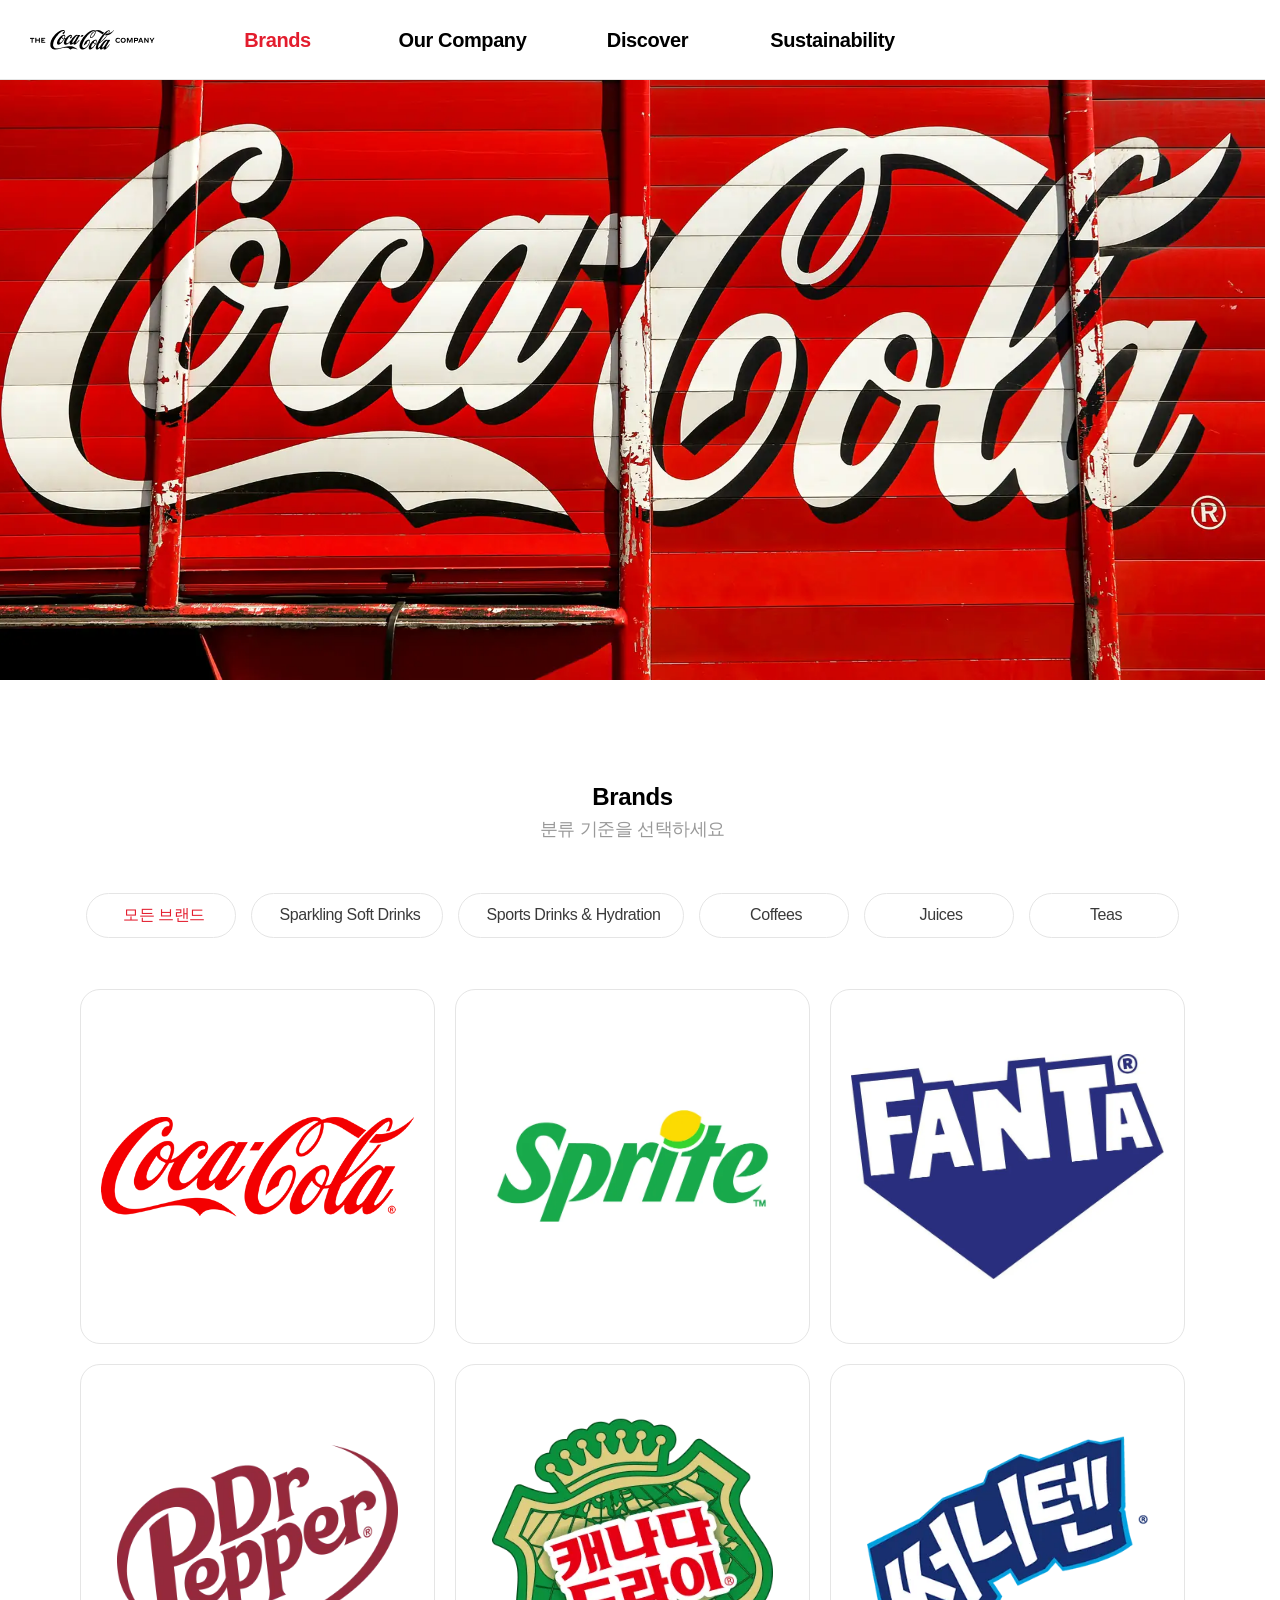
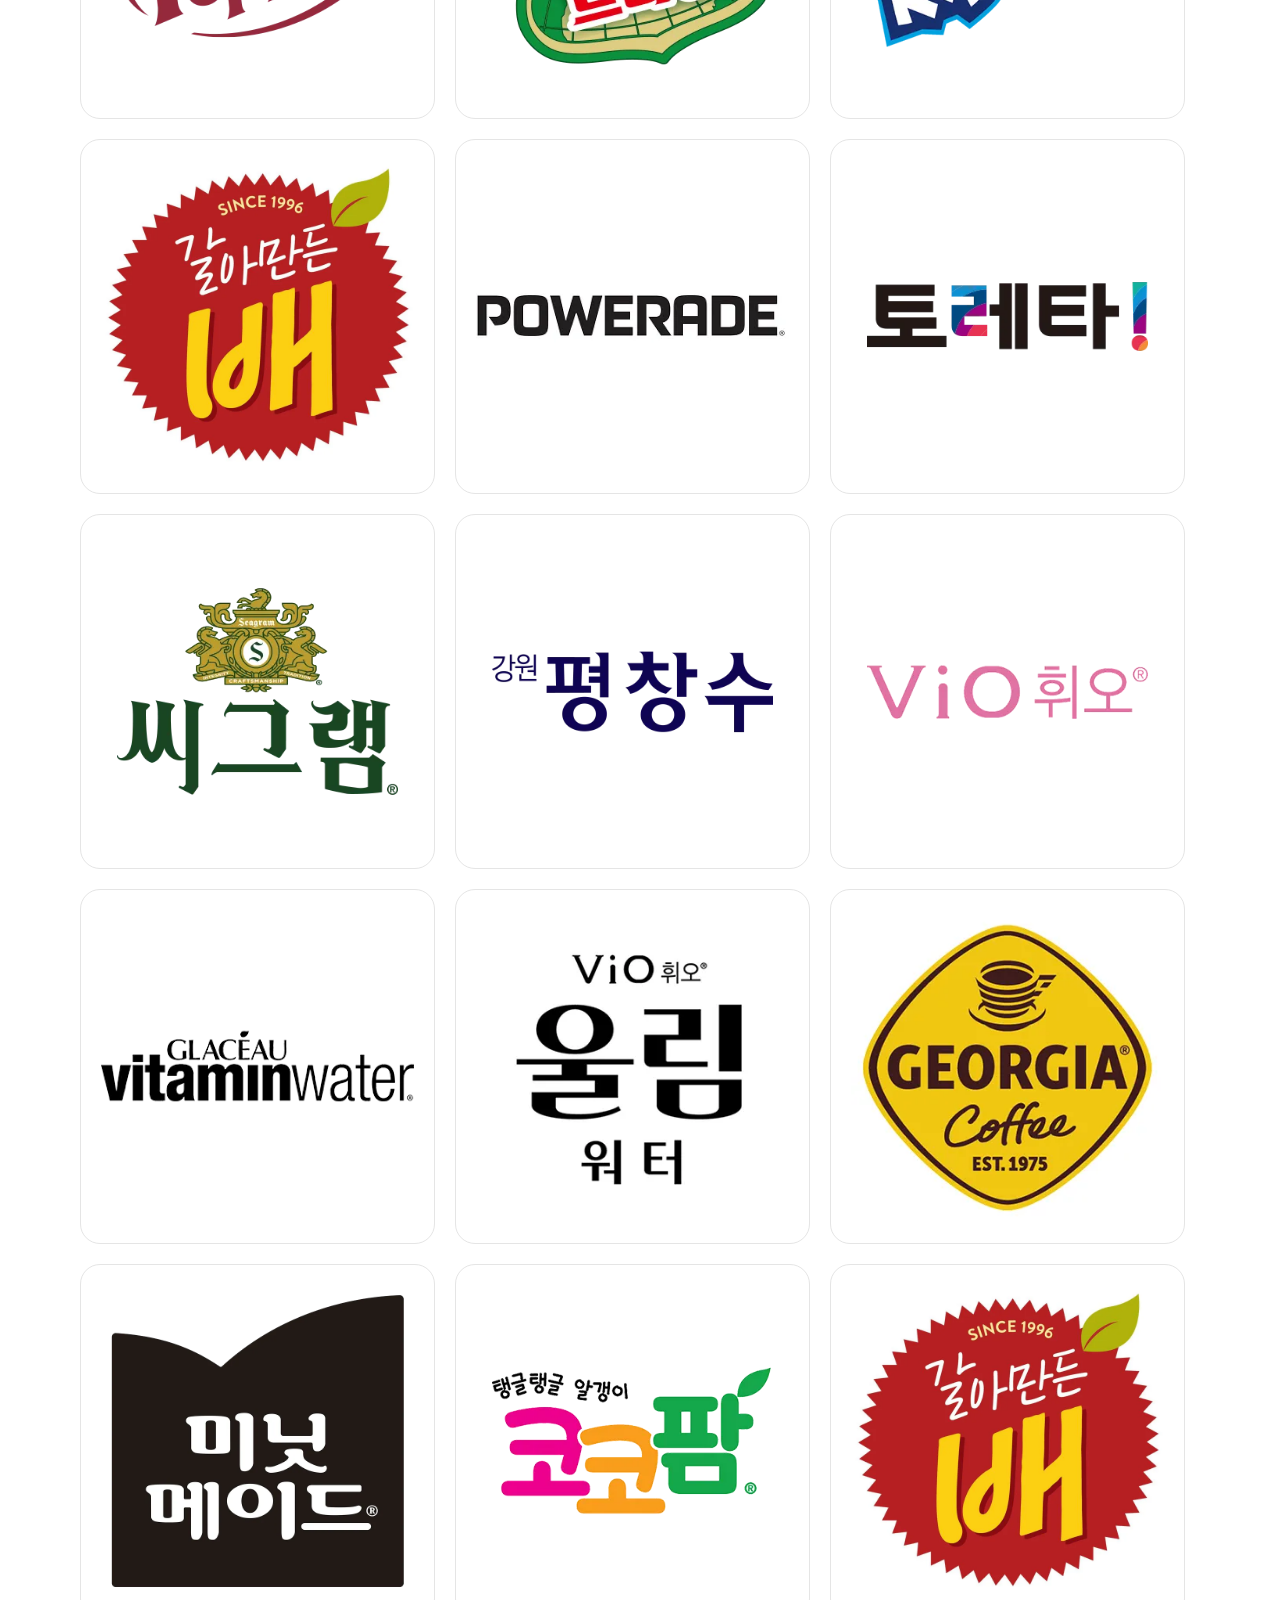
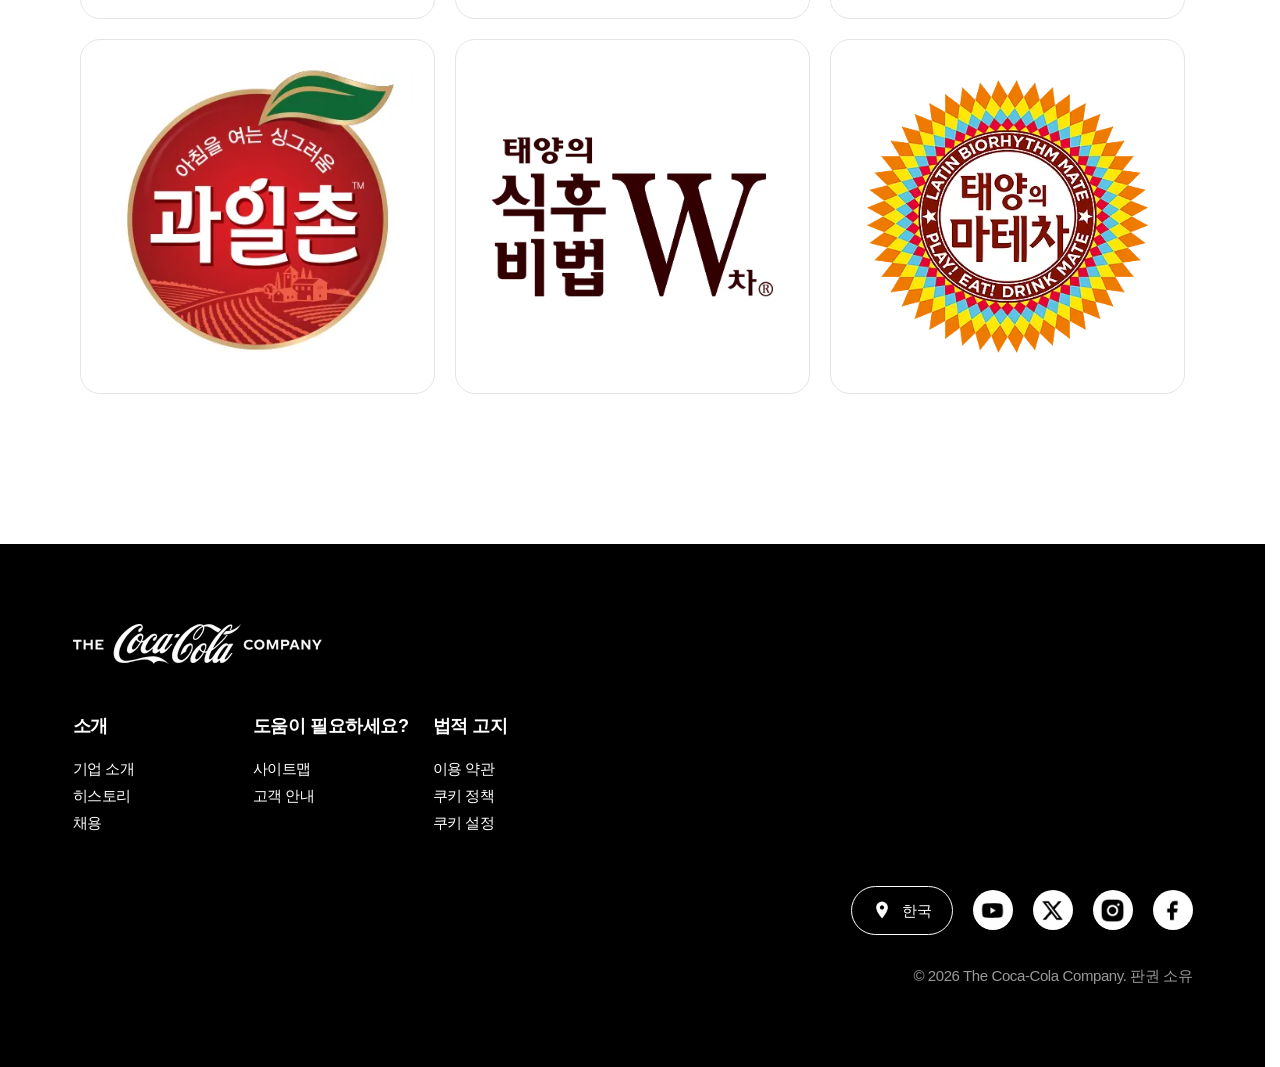
==== all-brand.html @ 444c7404 "chore: 전체 파일명 및 html 제목 변경, 주요 작업 마무리, 배포 가능한 상태 (추후 크로스브라우징 및 최적화 업데이트 예정) refactor: layout.css를 sc" ====
<!doctype html>
<html lang="ko">
  <head>
    <meta charset="UTF-8" />
    <meta name="viewport" content="width=device-width, initial-scale=1.0" />
    <meta name="description" content="코카-콜라의 다양한 브랜드 상품을 소개합니다.">
    <title>
      브랜드 소개 - Coca Cola
    </title>
    <link rel="stylesheet" href="./scss/css/main.css">
    <script type="module" src="./js/main.js" defer></script>
  </head>
  <body>
    <div id="container">
      <header>
        <!-- logo -->
        <div class="logo-img">
          <a href="./index.html">
            <img src="./images/common/main-logo.png" alt="코카-콜라 홈으로 이동" width="125" height="20" />
          </a>
        </div>
        <!-- nav -->
        <nav>
          <!-- 개별 메뉴 -->
          <ul class="main-menu">
            <li class="on">
              <a href="./all-brand.html">
                <span>
                  Brands
                </span>
              </a>
            </li>
            <li>
              <a href="./company.html">
                <span>
                  Our Company
                </span>
              </a>
            </li>
            <li>
              <a href="./discover.html"> 
                <span>
                  Discover
                </span>
              </a>
            </li>
            <li>
              <a href="./sustainability.html">
                <span>
                  Sustainability
                </span>
              </a>
            </li>
          </ul>
        </nav>
        <!-- trigger(mobile) -->
        <div class="trigger" role="button" tabindex="0" aria-label="모바일 메뉴 열기">
          <span></span>
          <span></span>
          <span></span>
        </div>
        <!-- 전체 메뉴 -->
        <div class="all-menu">
          <div class="exit-btn">
          </div>
          <div class="all-menu-content">
            <ul class="first-menu">
              <li>
                <a href="./all-brand.html">
                  Brands
                </a>
              </li>
              <li class="menu-more">
                <a href="#none">
                  Our Company
                </a>
                <ul class="second-menu">
                  <li>
                    <a href="./company.html" aria-haspopup="true">
                      Coca-cola Company
                    </a>
                  </li>
                  <li>
                    <a href="#none">
                      Since 1886
                    </a>
                  </li>
                </ul>
              </li>
              <li class="menu-more">
                <a href="#none" aria-haspopup="true">
                  Discover
                </a>
                <ul class="second-menu">
                  <li>
                    <a href="./discover.html">
                      Brand Story
                    </a>
                  </li>
                  <li>
                    <a href="#none">
                      Coke & Meal
                    </a>
                  </li>
                  <li>
                    <a href="#none">
                      Originals
                    </a>
                  </li>
                  <li>
                    <a href="#none">
                      Opener
                    </a>
                  </li>
                  <li>
                    <a href="#none">
                      Creations
                    </a>
                  </li>
                  <li>
                    <a href="#none">
                      CokePLAY App
                    </a>
                  </li>
                </ul>
              </li>
              <li>
                <a href="./sustainability.html" aria-haspopup="true">
                  Sustainability
                </a>
              </li>
            </ul>
          </div>
        </div>
      </header>
      <main>
        <!-- sr -->
        <h1 class="sr-only">
          코카-콜라 브랜드 제품 소개 페이지
        </h1>
        <picture>
          <source media="(min-width: 768px)" srcset="./images/sub/all-brand/pc__visual-brand.webp" />
          <img src="./images/sub/all-brand/m__visual-brand.webp" alt="" fetchpriority="high" width="375" height="550" />
        </picture>
      </main>
      <!-- === section 1 === -->
      <section class="brandAll">
        <h2 class="sr-only">
          코카-콜라 브랜드 제품 소개
        </h2>
        <div class="brandAll-title">
          <h3>
            Brands
          </h3>
          <p>
            분류 기준을 선택하세요
          </p>
        </div>
        <ul class="brand-tab-menu" role="tablist">
          <li class="active arrow-tab" data-alt="brand-tab1" role="presentation">
            <a href="#none" role="tab" aria-selected="true" aria-controls="brand-tab1" id="tab1">
              <span>
                모든 브랜드
              </span>
            </a>
          </li>
          <li data-alt="brand-tab2" role="presentation">
            <a href="#none" role="tab" aria-selected="false" aria-controls="brand-tab2" id="tab2">
              <span>
                Sparkling Soft Drinks
              </span>
            </a>
          </li>
          <li data-alt="brand-tab3" role="presentation">
            <a href="#none" role="tab" aria-selected="false" aria-controls="brand-tab3" id="tab3">
              <span>
                Sports Drinks & Hydration
              </span>
            </a>
          </li>
          <li data-alt="brand-tab4" role="presentation">
            <a href="#none" role="tab" aria-selected="false" aria-controls="brand-tab4" id="tab4">
              <span>
                Coffees
              </span>
            </a>
          </li>
          <li data-alt="brand-tab5" role="presentation">
            <a href="#none" role="tab" aria-selected="false" aria-controls="brand-tab5" id="tab5">
              <span>
                Juices
              </span>
            </a>
          </li>
          <li data-alt="brand-tab6" role="presentation">
            <a href="#none" role="tab" aria-selected="false" aria-controls="brand-tab6" id="tab6">
              <span>
                Teas
              </span>
            </a>
          </li>
        </ul>
        <div class="brand-item">
          <!-- tab 1  -->
          <div class="brand-tab active" role="tabpanel" id="brand-tab1" aria-labelledby="tab1">
          </div>
          <!-- tab 2 -->
          <div class="brand-tab" role="tabpanel" id="brand-tab2" aria-labelledby="tab2">
            <div class="item">
                <a href="#none">
                <img src="./images/sub/all-brand/brand_coca-cola.webp" alt="코카-콜라 브랜드 소개 바로가기" width="500" height="180">
              </a>
            </div>
            <div class="item">
                <a href="#none">
                <img src="./images/sub/all-brand/brand_sprite.webp" alt="스프라이트 브랜드 소개 바로가기" width="750" height="269">
              </a>
            </div>
            <div class="item">
                <a href="#none">
                <img src="./images/sub/all-brand/brand_fanta.webp" alt="환타 브랜드 소개 바로가기" width="748" height="537">
              </a>
            </div>
            <div class="item">
                <a href="#none">
                <img src="./images/sub/all-brand/brand_dr-pepper.webp" alt="닥터 페퍼 브랜드 소개 바로가기" width="360" height="400">
              </a>
            </div>
            <div class="item">
                <a href="#none">
                <img src="./images/sub/all-brand/brand_canada-dry.webp" alt="캐나다 드라이 브랜드 소개 바로가기" width="360" height="400">
              </a>
            </div>
            <div class="item">
                <a href="#none">
                <img src="./images/sub/all-brand/brand_sunny10.webp" alt="써니텐 브랜드 소개 바로가기" width="360" height="400">
              </a>
            </div>
            <div class="item">
                <a href="#none">
                <img src="./images/sub/all-brand/brand_crushed-pear.webp" alt="갈아만든 배 브랜드 소개 바로가기" width="800" height="800">
              </a>
            </div>
          </div>
          <!-- tab 3 -->
          <div class="brand-tab" role="tabpanel" id="brand-tab3" aria-labelledby="tab3">
            <div class="item">
              <a href="#none">
                <img src="./images/sub/all-brand/brand_powerade.webp" alt="파워에이드 브랜드 소개 바로가기" width="360" height="108">
              </a>
            </div>
            <div class="item">
              <a href="#none">
                <img src="./images/sub/all-brand/brand_toreta.webp" alt="토레타 브랜드 소개 바로가기" width="360" height="400">
              </a>
            </div>
            <div class="item">
              <a href="#none">
                <img src="./images/sub/all-brand/brand_seagram.webp" alt="씨그램 브랜드 소개 바로가기" width="360" height="400">
              </a>
            </div>
            <div class="item">
              <a href="#none">
                <img src="./images/sub/all-brand/brand_pyungchangsoo.webp" alt="평창수 브랜드 소개 바로가기" width="360" height="400">
              </a>
            </div>
            <div class="item">
              <a href="#none">
                <img src="./images/sub/all-brand/brand_vio.webp" alt="휘오 브랜드 소개 바로가기" width="360" height="400">
              </a>
            </div>
            <div class="item">
              <a href="#none">
                <img src="./images/sub/all-brand/brand_vitaminwater.webp" alt="글라소 비타민 워터 브랜드 소개 바로가기" width="360" height="101">
              </a>
            </div>
            <div class="item">
              <a href="#none">
                <img src="./images/sub/all-brand/brand_ulim-water.webp" alt="휘오 울림 워터 브랜드 소개 바로가기" width="360" height="360">
              </a>
            </div>
          </div>
          <!-- tab 4 -->
          <div class="brand-tab" role="tabpanel" id="brand-tab4" aria-labelledby="tab4">
            <div class="item">
              <a href="#none">
                <img src="./images/sub/all-brand/brand_georgia.webp" alt="조지아 커피 브랜드 소개 바로가기" width="360" height="360">
              </a>
            </div>
          </div>
          <!-- tab 5 -->
          <div class="brand-tab" role="tabpanel" id="brand-tab5" aria-labelledby="tab5">
            <div class="item">
               <a href="#none">
                <img src="./images/sub/all-brand/brand_minute-maid.webp" alt="미닛메이드 브랜드 소개 바로가기" width="800" height="800">
              </a>
            </div>
            <div class="item">
               <a href="#none">
                <img src="./images/sub/all-brand/brand_cocopalm.webp" alt="코코팜 브랜드 소개 바로가기" width="360" height="400">
              </a>
            </div>
            <div class="item">
               <a href="#none">
                <img src="./images/sub/all-brand/brand_crushed-pear.webp" alt="갈아만든 배 브랜드 소개 바로가기" width="800" height="800">
              </a>
            </div>
            <div class="item">
               <a href="#none">
                <img src="./images/sub/all-brand/brand_fruitvillage.webp" alt="과일촌 브랜드 소개 바로가기" width="360" height="360">
              </a>
            </div>
          </div>
          <!-- div 6 -->
          <div class="brand-tab" role="tabpanel" id="brand-tab6" aria-labelledby="tab6">
            <div class="item">
               <a href="#none">
                <img src="./images/sub/all-brand/brand_w-tea.webp" alt="태양의 식후 비법 W차 브랜드 소개 바로가기" width="360" height="400">
              </a>
            </div>
            <div class="item">
               <a href="#none">
                <img src="./images/sub/all-brand/brand_sun-mate.webp" alt="태양의 마테차 브랜드 소개 바로가기" width="360" height="400">
              </a>
            </div>
        </div>
      </section>

      <!-- top 버튼 -->
      <div class="top-btn" role="button" tabindex="0" aria-label="페이지 최상단으로 이동">
        <img src="./images/common/top-btn-image.png" alt="" width="24" height="24" aria-hidden="true" />
      </div>
      <!-- footer -->
      <footer>
        <div class="footer-wrapper">
          <div class="footer-logo">
            <img src="./images/common/footer-logo.png" width="249" height="40" alt="코카-콜라 푸터 로고" />
          </div>
          <div class="footer-content">
            <!-- == 1 == -->
            <ul>
              <!-- 1 -->
              <li class="footer-menu">
                <a href="#none">
                  소개
                </a>
              </li>
              <!-- 2 -->
              <li>
                <a href="#none">
                  기업 소개
                </a>
              </li>
              <!-- 3 -->
              <li>
                <a href="#none">
                  히스토리
                </a>
              </li>
              <!-- 4 -->
              <li>
                <a href="#none">
                  채용
                </a>
              </li>
            </ul>
            <!-- == 2 == -->
            <ul>
              <!-- 1 -->
              <li class="footer-menu">
                <a href="#none">
                  도움이 필요하세요?
                </a>
              </li>
              <!-- 2 -->
              <li>
                <a href="#none">
                  사이트맵
                </a>
              </li>
              <!-- 3 -->
              <li>
                <a href="#none">
                  고객 안내
                </a>
              </li>
            </ul>
            <!-- == 3 == -->
            <ul>
              <!-- 1 -->
              <li class="footer-menu">
                <a href="#none">
                  법적 고지
                </a>
              </li>
              <!-- 2 -->
              <li>
                <a href="#none">
                  이용 약관
                </a>
              </li>
              <!-- 3 -->
              <li>
                <a href="#none">
                  쿠키 정책
                </a>
              </li>
              <!-- 4 -->
              <li>
                <a href="#none">
                  쿠키 설정
                </a>
              </li>
            </ul>
            <!-- icon -->
            <ul class="footer-icon">
              <li class="footer-location">
                <a href="#none">
                  <img
                    src="./images/common/footer-icon-location.webp" width="30" height="30" alt="" aria-hidden="true" />
                  <span>
                    한국
                  </span>
                </a>
              </li>
              <li>
                <a href="#none" aria-label="코카-콜라 공식 유튜브 바로가기">
                  <img
                    src="./images/common/footer-icon-youtube.webp" width="30" height="30" alt="" aria-hidden="true" />
                </a>
              </li>
              <li>
                <a href="#none" aria-label="코카-콜라 공식 X(트위터) 바로가기">
                  <img src="./images/common/footer-icon-x.webp" width="30" height="30" alt="" aria-hidden="true" />
                </a>
              </li>
              <li>
                <a href="#none" aria-label="코카-콜라 공식 인스타 바로가기">
                  <img
                    src="./images/common/footer-icon-insta.webp" width="30" height="30" alt="" aria-hidden="true" />
                </a>
              </li>
              <li>
                <a href="#none" aria-label="코카-콜라 공식 페이스북 바로가기">
                  <img
                    src="./images/common/footer-icon-facebook.webp" width="30" height="30" alt="" aria-hidden="true" />
                </a>
              </li>
            </ul>
          </div>
          <div class="footer-copy">
            <span>
              © 2026 The Coca‑Cola Company. 판권 소유
            </span>
          </div>
        </div>
      </footer>
    </div>
  </body>
</html>
---- scss/css/main.css ----
*{margin:0;padding:0;box-sizing:border-box}body{font-family:"Pretendard Variable",Pretendard,-apple-system,sans-serif}:root{--bg-color__white: #ffffff;--bg-color__sub: #f5f5f5;--font-color__gray: #999999;--font-color__white: #ffffff;--font-color__black: #000000;--border-color__white: #e5e5e5;--border-color__gray: #3a3a3a;--active-color__red: #e31d2e}html{scrollbar-gutter:stable;scroll-behavior:smooth;font-size:70%}body{font-size:1.6rem;line-height:1.4;letter-spacing:-0.025em}ul,li{margin:0;padding:0;list-style:none}p{margin:0;padding:0}a{text-decoration:none}.sr-only{position:absolute;overflow:hidden;width:1px;height:1px;padding:0;margin:-1px;border:0;clip:rect(0, 0, 0, 0)}.br{display:block}@media(min-width: 768px)and (max-width: 1023px){html{font-size:65%}}@media(min-width: 1024px){html{font-size:62.5%}}#container{width:100%;overflow-x:clip;background-color:var(--bg-color__white)}section{width:100%;min-width:375px;max-width:767px;margin:0 auto;padding:0 20px;margin-top:100px}@media(min-width: 768px)and (max-width: 1023px){section{padding:0 40px;max-width:1023px}}@media(min-width: 1024px){section{padding:0 80px;max-width:1280px}}section>div{margin:0 auto}main{width:100%;height:600px}main img{width:100%;height:100%;-o-object-fit:cover;object-fit:cover}.top-btn{display:flex;justify-content:center;align-items:center;width:50px;height:50px;background-color:#fafafa;border:1px solid var(--border-color__white);position:fixed;right:20px;bottom:20px;z-index:10;border-radius:50%;transition:.3s;cursor:pointer}@media(min-width: 1024px){.top-btn{right:max(80px,50% - 560px - 100px);bottom:40px}}.more-btn{background-color:var(--bg-color__white);margin-top:auto;color:#333;padding:10px 45px;display:inline-flex;border-radius:30px;justify-content:center;align-items:center;position:relative;border:1px solid #333}.more-btn a{color:var(--font-color__black)}header{width:100%;background-color:var(--bg-color__white);border-bottom:1px solid var(--border-color__white);height:50px;position:sticky;top:0;display:flex;align-items:center;justify-content:space-between;z-index:100}@media(min-width: 1024px){header{height:80px}}.logo-img{width:185px;height:100%}.logo-img a{display:flex;justify-content:center;align-items:center;width:100%;height:100%}.logo-img img{-o-object-fit:contain;object-fit:contain}nav{margin-right:auto;display:none}nav ul{display:flex}@media(min-width: 1024px){nav ul{height:100%}}nav li{height:100%;width:185px;text-align:center}nav li a{text-decoration:none;color:var(--font-color__black);font-size:20px;font-weight:600}@media(min-width: 1024px){nav li a{display:flex;justify-content:center;align-items:center;width:100%;height:100%}nav li a:hover span::after{width:100%}}@media(min-width: 1024px)and (min-width: 1024px){nav li a span{position:relative;display:flex;align-items:center;height:100%}}@media(min-width: 1024px)and (min-width: 1024px){nav li a span::after{content:"";position:absolute;left:50%;bottom:0;transform:translateX(-50%);width:0;height:2px;background-color:var(--active-color__red);transition:width .3s ease}}@media(min-width: 1024px){nav li.on a{color:var(--active-color__red)}}@media(min-width: 1024px){nav{display:block;height:100%}}.all-menu{background-color:var(--bg-color__white);border-left:1px solid var(--border-color__white);width:300px;position:fixed;z-index:999;top:0;bottom:0;right:0;transform:translateX(100%)}.all-menu-content{margin-top:50px}@media(min-width: 1024px){.all-menu-content{margin-top:0;height:100%;margin-left:185px;padding:10px 0}}@media(min-width: 1024px){.all-menu.active{opacity:1;pointer-events:auto}}@media(min-width: 1024px){.all-menu li a{font-size:20px}}@media(min-width: 1024px){.all-menu .exit-btn{display:none}}@media(min-width: 1024px){.all-menu{width:100%;height:auto;top:80px;bottom:auto;right:0;opacity:0;pointer-events:none;background-color:hsla(0,0%,100%,.9);backdrop-filter:blur(10px);border-left:1px solid rgba(0,0,0,0);border-bottom:1px solid var(--border-color__white);z-index:200}}@media(min-width: 1024px){.main-menu li a{transition:.3s}}.first-menu{padding:20px;font-weight:600}@media(min-width: 1024px){.first-menu>li{width:185px}}.first-menu>li>a{display:flex;align-items:center;padding:5px 0;font-size:18px}@media(min-width: 1024px){.first-menu>li>a{visibility:hidden;display:block;height:0;transition:none;padding:0}}.first-menu>li.menu-more>a::after{content:"";background:url("../../images/common/more-arrow.png") no-repeat center center/contain;width:20px;height:20px;margin-left:4px;margin-top:2px;font-size:14px}@media(min-width: 1024px){.first-menu>li.menu-more>a::after{display:none}}.first-menu li>a{transition:.3s}@media(min-width: 1024px){.first-menu li:hover>a{color:var(--font-color__black);font-weight:500}}.first-menu a{text-decoration:none;color:var(--font-color__black);font-size:18px;line-height:30px}@media(min-width: 1024px){.first-menu{display:flex;text-align:center;height:100%;padding:0}}.second-menu{font-weight:400;max-height:0;overflow:hidden;transition:.3s}.second-menu a{font-size:15px;color:#4a4a4a}@media(min-width: 1024px){.second-menu li{padding:0;margin:0}}@media(min-width: 1024px){.second-menu>li{padding:10px 0}}@media(min-width: 1024px){.second-menu>li>a{color:#4a4a4a;font-size:18px}}@media(min-width: 1024px){.second-menu{max-height:none}}.exit-btn{width:50px;height:50px;position:absolute;right:0;top:0;background:url("../../images/common/close-btn-image.png") center center no-repeat}.all-menu.active{transform:translateX(0)}.trigger{width:25px;height:20px;position:relative;right:20px;cursor:pointer}.trigger span{width:100%;background-color:var(--font-color__black);height:2px;position:absolute;transition:.3s}.trigger span:first-child{top:0}.trigger span:nth-child(2){top:50%;transform:translateY(-50%)}.trigger span:last-child{bottom:0}@media(min-width: 1024px){.trigger{display:none}}.card-item__main{display:flex;flex-direction:column;border:1px solid var(--border-color__white);border-radius:20px;overflow:hidden}.card-item__main+.card-item__main{margin-top:50px}@media(min-width: 1024px){.card-item__main.is-reverse{flex-direction:row-reverse}}.card-item__main .more-btn{width:100%}@media(min-width: 768px)and (max-width: 1023px){.card-item__main{flex-direction:column}}@media(min-width: 1024px){.card-item__main{flex-direction:row;aspect-ratio:2/1;border:none}}.card-image__main{aspect-ratio:1/1;min-height:0}.card-image__main img{width:100%;height:100%;-o-object-fit:cover;object-fit:cover}.card-text__main{padding:30px 20px 30px 20px;box-sizing:border-box;text-align:center;display:flex;flex-direction:column;min-height:clamp(260px,25vw,400px)}.card-text__main h3{font-size:2rem}@media(min-width: 1024px){.card-text__main h3{font-size:3rem}}.card-text__main p{margin-top:.4em;font-size:1.5rem;line-height:1.5;color:var(--font-color__gray);margin-bottom:1.2em}@media(min-width: 1024px){.card-text__main p{font-size:1.8rem;margin-top:.4em}}@media(min-width: 1024px){.card-text__main .more-btn{width:-moz-fit-content;width:fit-content}}@media(min-width: 768px)and (max-width: 1023px){.card-text__main{padding:50px 40px}.card-text__main>div{width:100%;text-align:center}.card-text__main .more-btn{width:100%}}@media(min-width: 1024px){.card-text__main{padding:90px 40px;text-align:left;justify-content:center}}.card-image__main,.card-text__main{background-color:var(--bg-color__white);width:100%}@media(min-width: 768px)and (max-width: 1023px){.card-image__main,.card-text__main{width:100%}}@media(min-width: 1024px){.card-image__main,.card-text__main{width:50%;height:100%;border-radius:20px;overflow:hidden}}footer{margin-top:150px;width:100%;background-color:#000;padding:80px 40px}@media(min-width: 768px)and (max-width: 1023px){footer{padding:80px 60px}}@media(min-width: 1024px){footer{padding:80px 70px}}.footer-wrapper{width:100%;max-width:1120px;margin:0 auto;height:100%}.footer-content{margin-top:40px;height:100%;display:flex;gap:20px;position:relative;flex-wrap:wrap}.footer-content ul{width:160px}.footer-content li{line-height:1.8}.footer-content li:not(.footer-menu){font-size:15px}.footer-content a{color:var(--font-color__white)}.footer-menu{font-size:18px;margin-bottom:12px;font-weight:600}.footer-icon{color:var(--font-color__white);width:100%;flex-basis:100%;display:flex;margin-top:30px;gap:20px;align-items:center;justify-content:flex-start;flex-wrap:wrap}.footer-icon li:not(.footer-location) a{display:flex;justify-content:center;align-items:center;width:40px;height:40px;border-radius:50%;background-color:var(--bg-color__white);margin-top:20px}@media(min-width: 1024px){.footer-icon li:not(.footer-location) a{margin-top:0}}.footer-icon li:not(.footer-location) a img{width:25px;height:25px;-o-object-fit:contain;object-fit:contain}@media(min-width: 1024px){.footer-icon{flex-wrap:nowrap;justify-content:flex-end}}.footer-location{width:100%;flex-basis:100%}.footer-location a{display:flex;justify-content:center;align-items:center;border:1px solid #fff;padding:10px 20px;border-radius:30px;gap:10px}.footer-location img{width:20px;height:20px}@media(min-width: 1024px){.footer-location{width:auto;flex-basis:auto}}.footer-copy{display:block;color:var(--font-color__gray);text-align:left;margin-top:30px}.footer-copy span{font-size:15px}@media(min-width: 1024px){.footer-copy{text-align:right}}.common-dot{opacity:1;background-color:var(--font-color__gray);width:10px;height:10px;transition:.3s}.common-dot.swiper-pagination-bullet-active{background-color:red;width:50px;border-radius:20px}.c-slide{background-color:var(--bg-color__white);border:1px solid var(--border-color__white);border-radius:20px;overflow:hidden;position:relative}.c-slide__container{width:calc(100% + 40px);margin-left:-20px;position:relative;margin-top:50px;padding-bottom:50px;overflow:hidden}@media(min-width: 768px)and (max-width: 1023px){.c-slide__container{width:calc(100% + 80px);position:relative;margin-left:-40px}}.c-slide:active{opacity:.8;transform:scale(0.99);transition:transform .1s,opacity .1s}@media(min-width: 1024px){.c-slide:active{opacity:1;transform:scale(1);transition:none}}.c-slide img{width:100%;height:100%}@media(min-width: 1024px){.c-slide{width:calc((100% - 40px)/3)}}.c-slide-text__swiperMain{padding:20px;box-sizing:border-box;min-height:clamp(180px,30vw,250px);position:relative}.c-slide-text__swiperMain h3{font-weight:500}@media(min-width: 1024px){.c-slide-text__swiperMain h3{font-size:1.8rem}}.c-slide-text__swiperMain p{color:var(--font-color__gray)}.c-slide-text__swiperMain .more-btn{position:absolute;border:1px solid rgba(0,0,0,0);right:25px;padding:0;bottom:20px;gap:5px;-webkit-tap-highlight-color:rgba(0,0,0,0)}.c-slide-text__swiperMain .more-btn svg{width:15px;height:15px}@media(min-width: 768px)and (max-width: 1023px){.c-slide-text__swiperMain{min-height:clamp(150px,30vw,200px)}}@media(min-width: 1024px){.c-slide-text__swiperMain{min-height:clamp(100px,30vw,180px)}}.c-slide-image__swiperMain{aspect-ratio:1/1}.c-slide-image__swiperMain img{width:100%;height:100%;-o-object-fit:cover;object-fit:cover;display:block}.feature-inner .more-btn,.visual-slide .more-btn,.promo-story-inner .more-btn{margin-top:1.2em}.visual-text .more-btn,.promo-story-inner .more-btn{border:1px solid rgba(0,0,0,0)}@media(min-width: 1024px){.more-btn span{font-size:1.5rem}}.visual-slide-container{width:100%;height:550px;position:relative}.visual-slide-container .visual-slide{position:relative;display:flex;justify-content:center;align-items:center}.visual-slide-container .visual-text{width:100%;position:absolute;padding:0 10%;z-index:100;color:var(--font-color__white)}.visual-slide-container .visual-text h2{font-size:3.5rem}@media(min-width: 1024px){.visual-slide-container .visual-text h2{font-size:4.5rem}}.visual-slide-container .visual-text h2 .br{margin-top:-0.1em}.visual-slide-container .visual-text p{margin-top:.3em}@media(min-width: 1024px){.visual-slide-container .visual-text p{font-size:2rem;margin-top:.2em}}@media(min-width: 1024px){.visual-slide-container .visual-text .more-btn{margin-top:1.5em;font-size:1.5rem}}@media(min-width: 1024px){.visual-slide-container{height:600px}}.visual-image{width:100%;height:100%;position:relative}.visual-image::after{content:"";position:absolute;top:0;left:0;width:100%;height:100%;background:linear-gradient(to top, rgba(0, 0, 0, 0.5) 0%, transparent 100%);z-index:1;pointer-events:none}.visual-image img{width:100%;height:100%;-o-object-fit:cover;object-fit:cover}.visual-btn-prev,.visual-btn-next{display:none}@media(min-width: 1024px){.visual-btn-prev,.visual-btn-next{color:var(--font-color__white);width:60px;height:60px;z-index:10;display:block}}@media(min-width: 1024px){.visual-btn-prev{left:20px}}@media(min-width: 1024px){.visual-btn-next{right:20px}}.visual-pagination{transform:translateY(-8px)}.mainSlide-dot{background-color:var(--bg-color__white)}.feature-inner{width:100%;display:flex;flex-direction:column}.promo-story-inner{width:100vw;position:relative;background-color:var(--bg-color__sub);left:50%;margin-left:-50vw}.promo-story-inner>div{display:flex;justify-content:center;align-items:center;width:100%;height:100%;flex-direction:column;text-align:center;padding:40px;box-sizing:border-box}.promo-story-inner p{margin-top:.6em;color:var(--font-color__gray)}.pick{background-color:var(--bg-color__white);width:100%;overflow:hidden}.pick h2{text-align:center}.brandList h2{text-align:center}.brandList-slide-area{width:95%;background-color:var(--bg-color__white);position:relative}.brandList-slide-container{position:static;width:calc(95% - 100px);margin-top:50px}.brandList-slide{display:flex;justify-content:center;align-items:center;border-radius:20px;overflow:hidden;background-color:var(--bg-color__white);border:1px solid var(--border-color__white);aspect-ratio:1/1}.brandList-slide a{width:100%;height:100%;padding:20px;display:block;box-sizing:border-box}.brandList-slide img{width:100%;height:100%;-o-object-fit:contain;object-fit:contain}.brandList-btn-prev,.brandList-btn-next{position:absolute;width:50px;height:50px;background-color:var(--bg-color__white);color:var(--font-color__black)}.brandAll-title{text-align:center;margin-bottom:50px}.brandAll-title p{color:var(--font-color__gray)}@media(min-width: 1024px){.brandAll-title h3{font-size:2.4rem}.brandAll-title p{font-size:1.8rem;margin-top:.2em}}.brand-tab-menu{width:100%;margin-bottom:50px;position:relative}.brand-tab-menu::before{content:"";position:absolute;top:0;left:0;right:0;bottom:0;border:1px solid var(--border-color__white);z-index:10;pointer-events:none}@media(min-width: 1024px){.brand-tab-menu::before{border:none}}.brand-tab-menu.active li{max-height:200px;opacity:1}.brand-tab-menu li{text-align:left;overflow:hidden;transition:.3s ease-in-out;max-height:0;opacity:0;position:relative}.brand-tab-menu li:not(.active){background-color:#fafafa}@media(min-width: 1024px){.brand-tab-menu li:not(.active){background-color:var(--bg-color__white)}}@media(min-width: 768px)and (max-width: 1023px){.brand-tab-menu li{height:50px}}@media(min-width: 1024px){.brand-tab-menu li{max-height:none;opacity:1;text-align:center;min-width:150px;border-radius:30px;padding:0 12px;border:1px solid var(--border-color__white)}}.brand-tab-menu li a{display:block;padding:10px;margin-left:5px;transition:.3s;color:var(--border-color__gray)}.brand-tab-menu li:last-child{margin-bottom:0}.brand-tab-menu li.active{max-height:80px;opacity:1;border:1px solid var(--border-color__white)}.brand-tab-menu li.active a{color:var(--active-color__red);font-weight:500}.brand-tab-menu li.active::after{opacity:1;visibility:visible}.brand-tab-menu li::after{content:"";position:absolute;background:url("../../images/common/more-arrow.png") no-repeat center center/contain;width:20px;height:20px;right:10px;top:50%;transform:translateY(-50%);font-size:18px;pointer-events:none;opacity:0;visibility:hidden}@media(min-width: 1024px){.brand-tab-menu li::after{display:none}}@media(min-width: 1024px){.brand-tab-menu{display:flex;justify-content:center;align-items:center;gap:15px;flex-wrap:wrap;border:1px solid rgba(0,0,0,0)}}.brand-item{display:grid;grid-template-columns:repeat(2, 1fr);gap:20px}@media(min-width: 1024px){.brand-item{grid-template-columns:repeat(3, 1fr)}}.brand-tab{background-color:var(--bg-color__white);display:none}.brand-tab+.brand-tab{margin-top:20px}.brand-tab.active{display:contents}.brand-tab .item{display:flex;justify-content:center;align-items:center;border:1px solid var(--border-color__white);background-color:var(--bg-color__white);border-radius:20px;aspect-ratio:1/1}.brand-tab .item a{display:block;width:100%;height:100%;padding:20px;box-sizing:border-box}.brand-tab .item img{width:100%;height:100%;-o-object-fit:contain;object-fit:contain;display:block}@media(min-width: 1024px){.brand-tab{grid-template-columns:repeat(3, 1fr)}}.card-item__sub{border:1px solid var(--border-color__white);display:flex;flex-direction:column;border-radius:20px;overflow:hidden;width:100%}.card-item__sub+.card-item__sub{margin-top:50px}@media(min-width: 768px)and (max-width: 1023px){.card-item__sub+.card-item__sub{margin-top:0}}@media(min-width: 1024px){.card-item__sub+.card-item__sub{margin-top:0}}.card-item__sub .card-image__sub{aspect-ratio:1/1}.card-item__sub img{width:100%;height:100%;-o-object-fit:cover;object-fit:cover;display:block}.card-text__sub{display:flex;align-items:center;text-align:center;padding:30px 20px;flex-direction:column;box-sizing:border-box;overflow:hidden;background-color:var(--bg-color__white);min-height:clamp(240px,25vw,400px)}.card-text__sub h3{color:var(--font-color__black);font-weight:600;font-size:2rem}@media(min-width: 1024px){.card-text__sub h3{font-size:2.2rem;font-weight:600}}.card-text__sub p{color:var(--font-color__gray);margin-top:.4em;font-size:1.5rem;line-height:1.5;margin-bottom:1.2em}@media(min-width: 1024px){.card-text__sub p{font-size:1.8rem}}.card-text__sub .more-btn{border-radius:30px;border:1px solid var(--border-color__gray);width:calc(100% - 40px);margin-top:auto}@media(min-width: 768px)and (max-width: 1023px){.card-text__sub{padding:50px 40px}}.company-title{text-align:center;background-color:var(--bg-color__white);padding:20px}@media(min-width: 768px)and (max-width: 1023px){.company-title h2,.company-title p{padding:30px 0}}@media(min-width: 1024px){.company-title h2,.company-title p{padding:30px 0;text-align:left}}.company-title h2{font-size:2.4rem}@media(min-width: 1024px){.company-title h2{font-size:2.6rem}}.company-title p,.company-title .br{margin-top:1.2em}.company-title p{text-align:left;color:var(--font-color__gray);line-height:1.5}@media(min-width: 768px)and (max-width: 1023px){.company-title p{text-align:left;margin-top:0}}@media(min-width: 1024px){.company-title p{margin:0}}@media(min-width: 768px)and (max-width: 1023px){.company-title{display:flex;gap:50px}}@media(min-width: 1024px){.company-title{display:flex;gap:50px}}.company-card{margin-top:100px}@media(min-width: 768px)and (max-width: 1023px){.company-card-inner{display:flex;flex-direction:column;gap:20px}}@media(min-width: 1024px){.company-card-inner{display:flex;gap:20px}}@media(min-width: 1024px){.company-card .card-text__sub{min-height:220px}}@media(min-width: 1024px){.company-card .card-text__sub h3{font-size:2.2rem}}@media(min-width: 1024px){.company-card .more-btn{width:-moz-fit-content;width:fit-content}}.special{width:calc(100% - 40px)}@media(min-width: 1024px){.special .card-text__sub{min-height:200px;text-align:left;align-items:flex-start;position:relative}}@media(min-width: 1024px){.special .card-text__sub h3{font-size:1.8rem}}@media(min-width: 1024px){.special .card-text__sub p{font-size:1.6rem}}.special h3{font-size:1.8rem}.special p{font-size:1.5rem}.special .more-btn{border:1px solid rgba(0,0,0,0)}@media(min-width: 1024px){.special .more-btn{position:absolute;left:auto;transform:none;right:20px;bottom:20px;width:-moz-fit-content;width:fit-content;padding:0;border:1px solid rgba(0,0,0,0);display:flex;gap:5px;align-items:center}}.special .more-btn svg{width:15px;height:15px}@media(min-width: 1024px){.special .more-btn svg{width:15px;height:15px}}.special-title h3{text-align:center;font-size:2.2rem;margin-bottom:1.2em}@media(min-width: 1024px){.special-title h3{font-size:2.2rem}}@media(min-width: 768px)and (max-width: 1023px){.special-inner{display:flex;flex-direction:column;gap:20px}}@media(min-width: 1024px){.special-inner{display:flex;gap:20px}}@media(min-width: 768px)and (max-width: 1023px){.special{width:calc(100% - 160px);max-width:800px;padding:0}}@media(min-width: 1024px){.special{width:calc(100% - 320px);max-width:1040px;min-width:750px;padding:0}}.story-intro__title{text-align:center;margin-bottom:50px}.story-intro__title h2{font-size:2.4rem}@media(min-width: 1024px){.story-intro__title h2{font-size:2.4rem}}.story-intro__title p{color:var(--font-color__gray);margin-top:.2em;font-size:1.8rem}@media(min-width: 1024px){.story-intro__title span{font-size:1.8rem}}.story-slide{width:100%;display:flex;flex-direction:column;background-color:var(--bg-color__white);position:relative}.story-slide-container{position:relative}@media(min-width: 1024px){.story-slide-container .swiper-pagination-current{color:var(--active-color__red);font-weight:600}}.story-slide-container .story-pagination{position:absolute;z-index:10;top:0;left:0;bottom:auto;margin-top:calc(100% - 40px)}@media(min-width: 1024px){.story-slide-container .story-pagination{position:absolute;bottom:auto;z-index:10;left:0;top:0;width:50%;margin-top:calc(50% - 40px)}}@media(min-width: 1024px){.story-slide-container .story-btn-prev,.story-slide-container .story-btn-next{position:absolute;right:30px;bottom:30px;top:auto;left:auto;width:30px;height:30px;z-index:5;color:var(--font-color__black)}}@media(min-width: 1024px){.story-slide-container .story-btn-prev{right:60px}}@media(min-width: 1024px){.story-slide-container{position:relative}}@media(min-width: 1024px){.story-slide{flex-direction:row;aspect-ratio:2/1}}.story-image__swiperSub,.story-text__swiperSub{flex:50%;border-radius:20px;overflow:hidden}@media(min-width: 1024px){.story-image__swiperSub,.story-text__swiperSub{width:50%}}.story-image__swiperSub{aspect-ratio:1/1}.story-image__swiperSub img{width:100%;height:100%;-o-object-fit:cover;object-fit:cover;display:block}@media(min-width: 1024px){.story-image__swiperSub{position:relative}}.story-text__swiperSub{height:auto;padding:30px 20px;min-height:200px;display:flex;flex-direction:column;justify-content:center;align-items:center;text-align:center}.story-text__swiperSub p{color:var(--font-color__gray);margin-top:.4em}@media(min-width: 1024px){.story-text__swiperSub p{font-size:1.8rem;margin-top:1.2rem}}@media(min-width: 1024px){.story-text__swiperSub{text-align:left;align-items:stretch;padding:0 50px}}@media(min-width: 1024px){.story-text__swiperSub h3{font-size:2.4rem}}.story-slideAll .more-btn{width:100%;margin-top:1.2em}@media(min-width: 1024px){.story-slideAll .more-btn{width:-moz-fit-content;width:fit-content}}.recommend{width:100%;overflow:hidden}.recommend h2{text-align:center;margin-bottom:1.5em}@media(min-width: 1024px){.recommend-slide-container{width:100%;margin-left:0;left:auto}}@media(min-width: 768px)and (max-width: 1023px){.recommend-slide-wrapper{margin-top:50px}}.recommend-slide p{margin-top:.2em}.recommend-image__swiperMain,.recommend-text__swiperMain{height:50%}.recommend-text__swiperMain{min-height:clamp(270px,30vw,320px)}@media(min-width: 1024px){.recommend-text__swiperMain p{margin-top:.4em}}@media(min-width: 768px)and (max-width: 1023px){.recommend-text__swiperMain{min-height:clamp(150px,30vw,200px)}}@media(min-width: 1024px){.recommend-text__swiperMain{min-height:clamp(100px,30vw,220px)}}.more-content{text-align:center}.more-content h2{margin-bottom:1.5em}@media(min-width: 1024px){.more-content .content-item{max-height:300px}}.content-item{display:flex;flex-direction:column;width:100%;border:1px solid var(--border-color__white);border-radius:20px;overflow:hidden}.content-item+.content-item{margin-top:20px}@media(min-width: 768px)and (max-width: 1023px){.content-item+.content-item{margin-top:20px}}@media(min-width: 1024px){.content-item .card-text__sub3 .more-btn{width:-moz-fit-content;width:fit-content;left:auto;transform:none;margin-top:1.5em}}@media(min-width: 1024px){.content-item .card-text__sub3 h3{font-size:2rem}}@media(min-width: 1024px){.content-item .card-text__sub3 p{font-size:1.6rem;margin-top:.4rem}}@media(min-width: 768px)and (max-width: 1023px){.content-item .card-text__sub3{text-align:left}}@media(min-width: 1024px){.content-item .card-text__sub3{text-align:left}}@media(min-width: 768px)and (max-width: 1023px){.content-item{aspect-ratio:4/1;flex-direction:row;min-height:250px}}@media(min-width: 1024px){.content-item{aspect-ratio:4/1;flex-direction:row}}.card-image__sub3,.card-text__sub3{height:100%}.card-image__sub3{aspect-ratio:1/1}.card-image__sub3 img{width:100%;height:100%;-o-object-fit:cover;object-fit:cover;display:block}.card-text__sub3{background-color:var(--bg-color__white);flex:1;display:flex;flex-direction:column;justify-content:center;padding:40px;text-align:center}.card-text__sub3 h3{font-weight:600}.card-text__sub3 p{color:var(--font-color__gray);margin-top:.4em}.card-text__sub3 .more-btn{border:1px solid var(--border-color__gray);gap:5px;margin-top:1.2em}.card-text__sub3 .more-btn svg{width:15px;height:15px}@media(min-width: 768px)and (max-width: 1023px){.card-text__sub3 .more-btn{width:-moz-fit-content;width:fit-content;left:auto;transform:none}}#container{position:relative}section+section{margin-top:150px}.resource .card-text__main,.water .card-text__main{min-height:clamp(300px,25vw,500px)}.water-title p,.community-title p{color:var(--font-color__gray);margin-top:.4em;font-size:1.8rem}.water-title h2,.community-title h2{font-size:2.4rem}@media(min-width: 1024px){.resource .more-btn,.water .more-btn,.community .more-btn{margin-top:1.2em}}.future-intro{text-align:center}.future-intro h2{font-size:2.4rem}@media(min-width: 1024px){.future-intro h2{font-size:2.4rem}}.future-intro p{color:var(--font-color__gray);margin-top:.2em}@media(min-width: 1024px){.future-intro p{font-size:1.8rem}}.move-btn{margin-top:30px}.move-btn ul{display:flex;flex-direction:column;justify-content:center;gap:20px}@media(min-width: 768px)and (max-width: 1023px){.move-btn ul{flex-direction:row}}@media(min-width: 1024px){.move-btn ul{flex-direction:row}}.move-btn li{border:1px solid var(--border-color__gray);border-radius:40px;overflow:hidden;transition:.3s;background-color:var(--bg-color__white)}.move-btn li a{text-decoration:none;color:var(--font-color__black);display:block;width:100%;padding:8px 40px}.resource h2{text-align:center;margin-bottom:1.2em}.water{width:100%}.water-title{text-align:center;margin-bottom:50px}.promo-aws{margin-top:50px;background-color:var(--bg-color__sub);width:100vw;position:relative;left:50%;margin-left:-50vw;padding:40px;text-align:center;box-sizing:border-box}.promo-aws h2{font-size:2.4rem}.promo-aws p{margin-top:1.2rem;color:var(--font-color__gray)}.promo-aws .more-btn{border:1px solid rgba(0,0,0,0);margin-top:1.2em}.community-title{text-align:center}.sustain-wrapper{margin-top:50px}.sustain-title{text-align:center;margin-bottom:1.2em;font-size:2.4rem}.sustain-title h2{font-size:2.4rem}@media(min-width: 768px)and (max-width: 1023px){.resource .card-text__main,.water .card-text__main{min-height:clamp(300px,25vw,600px)}}/*# sourceMappingURL=main.css.map */
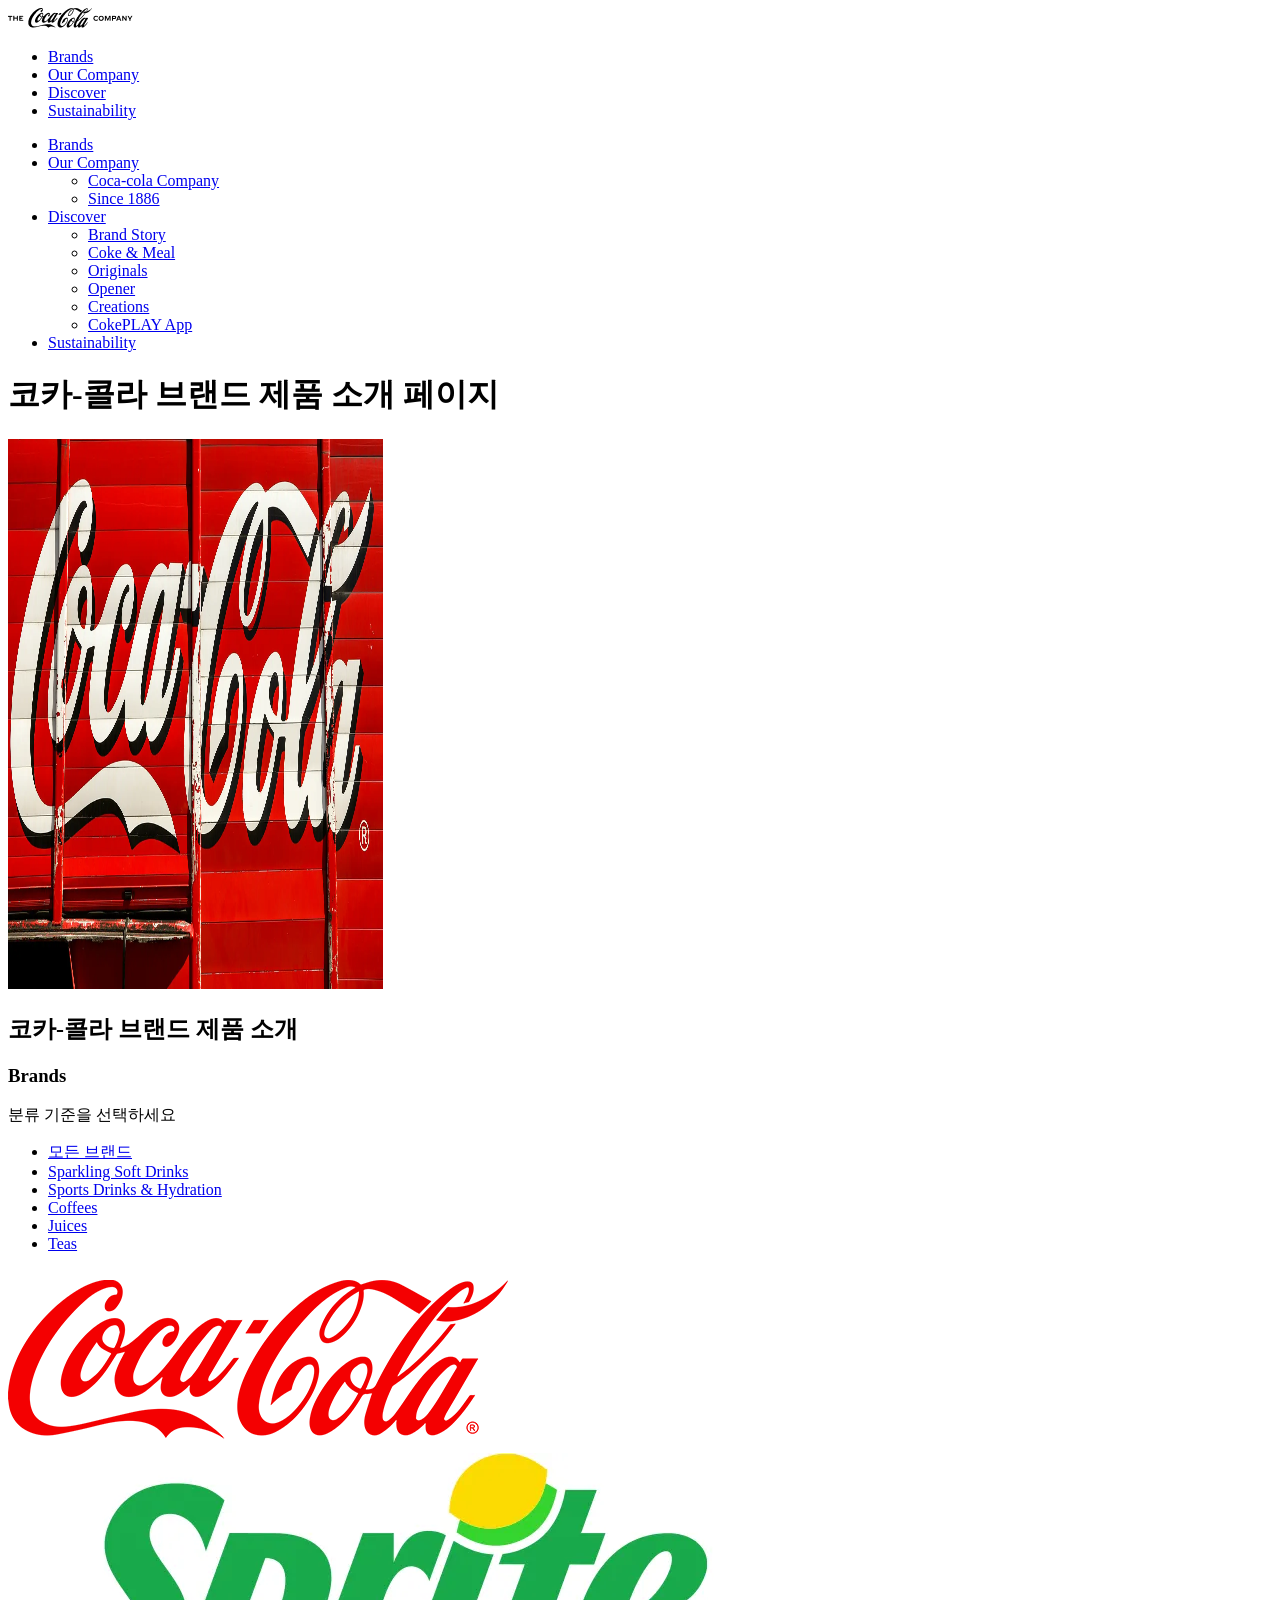
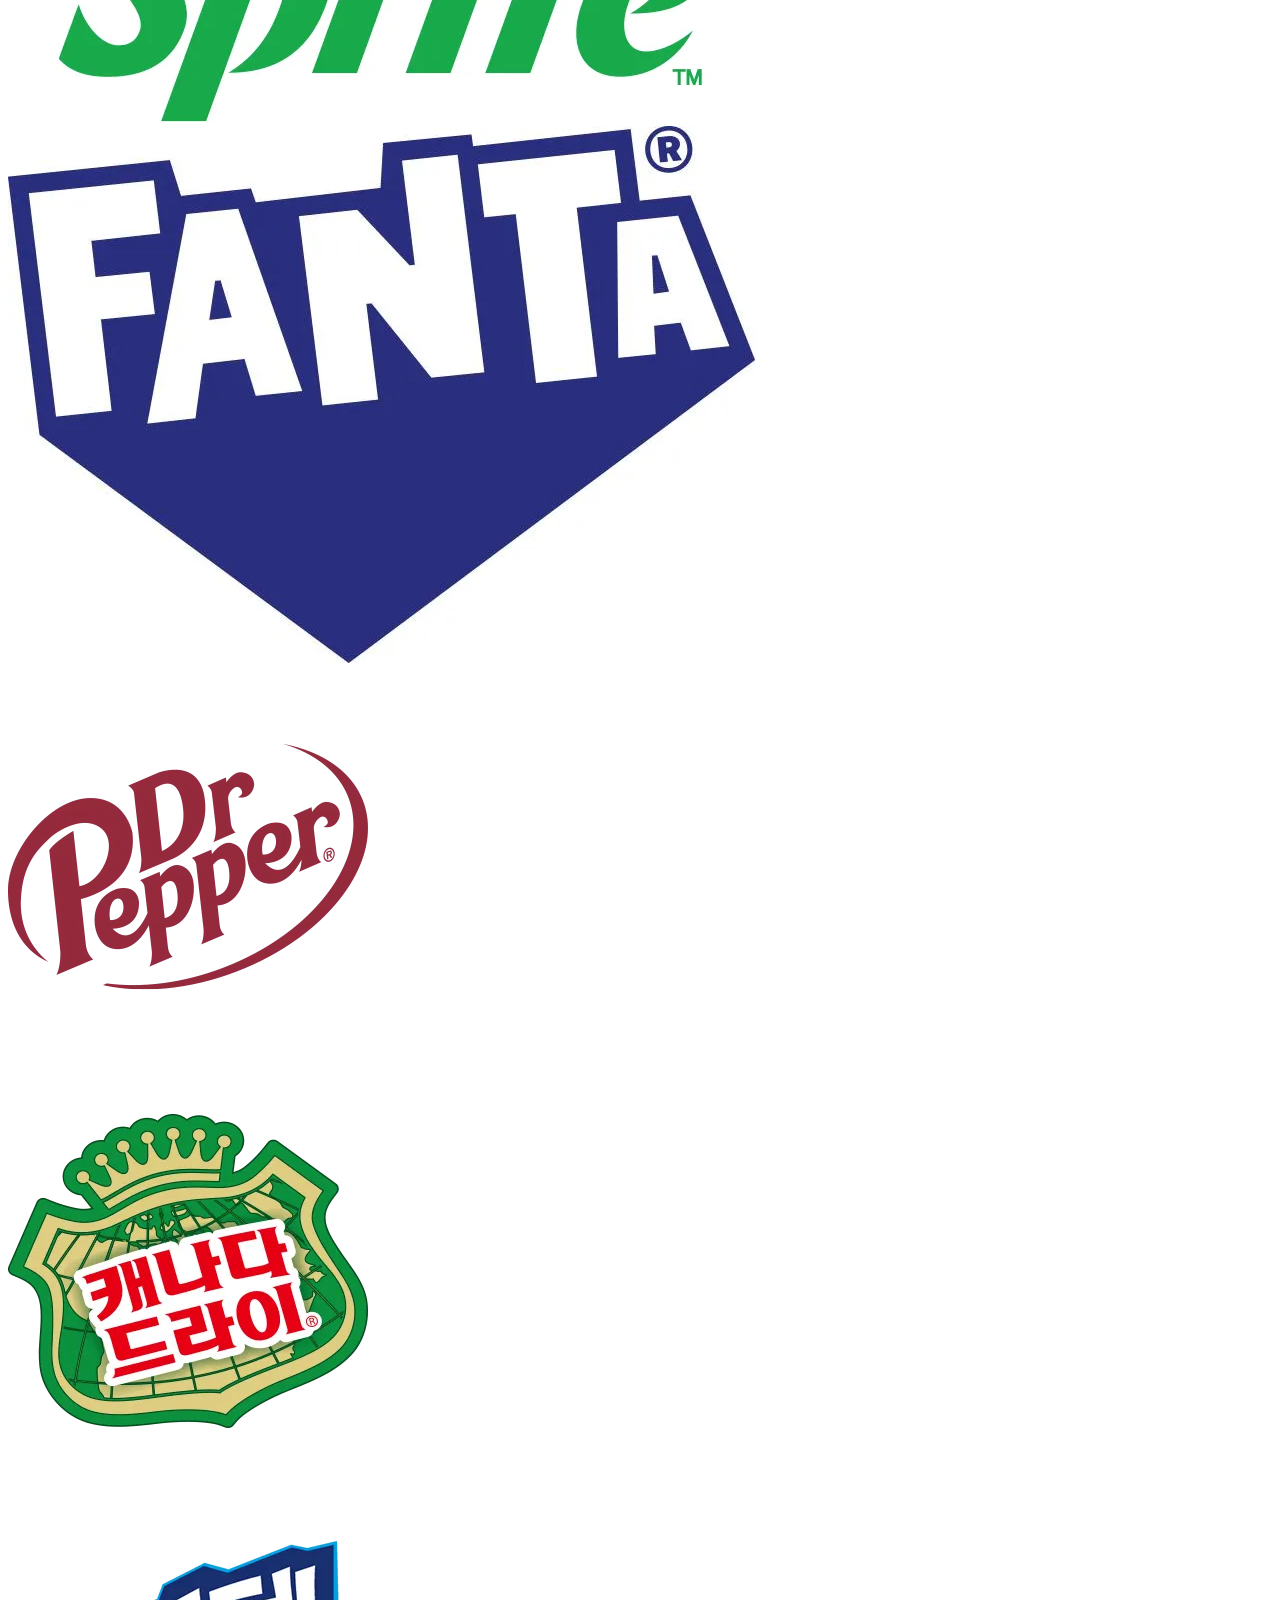
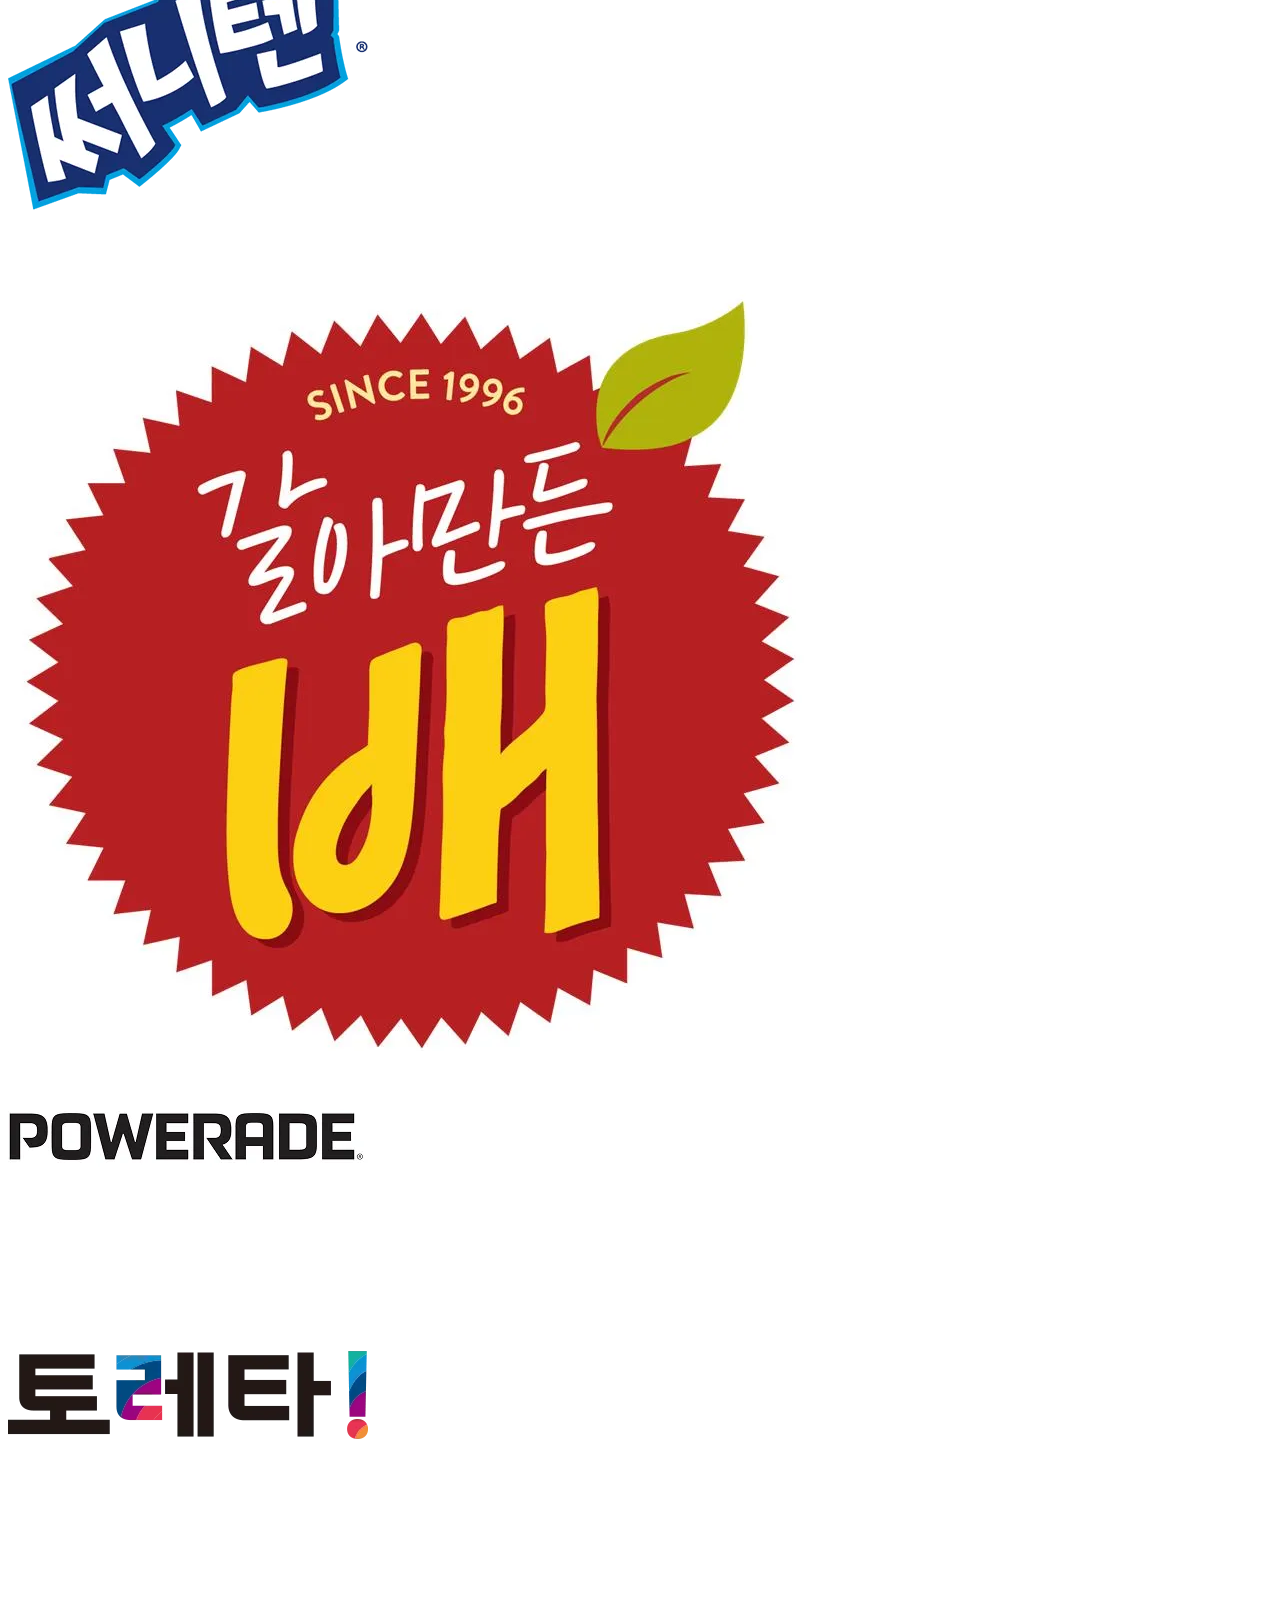
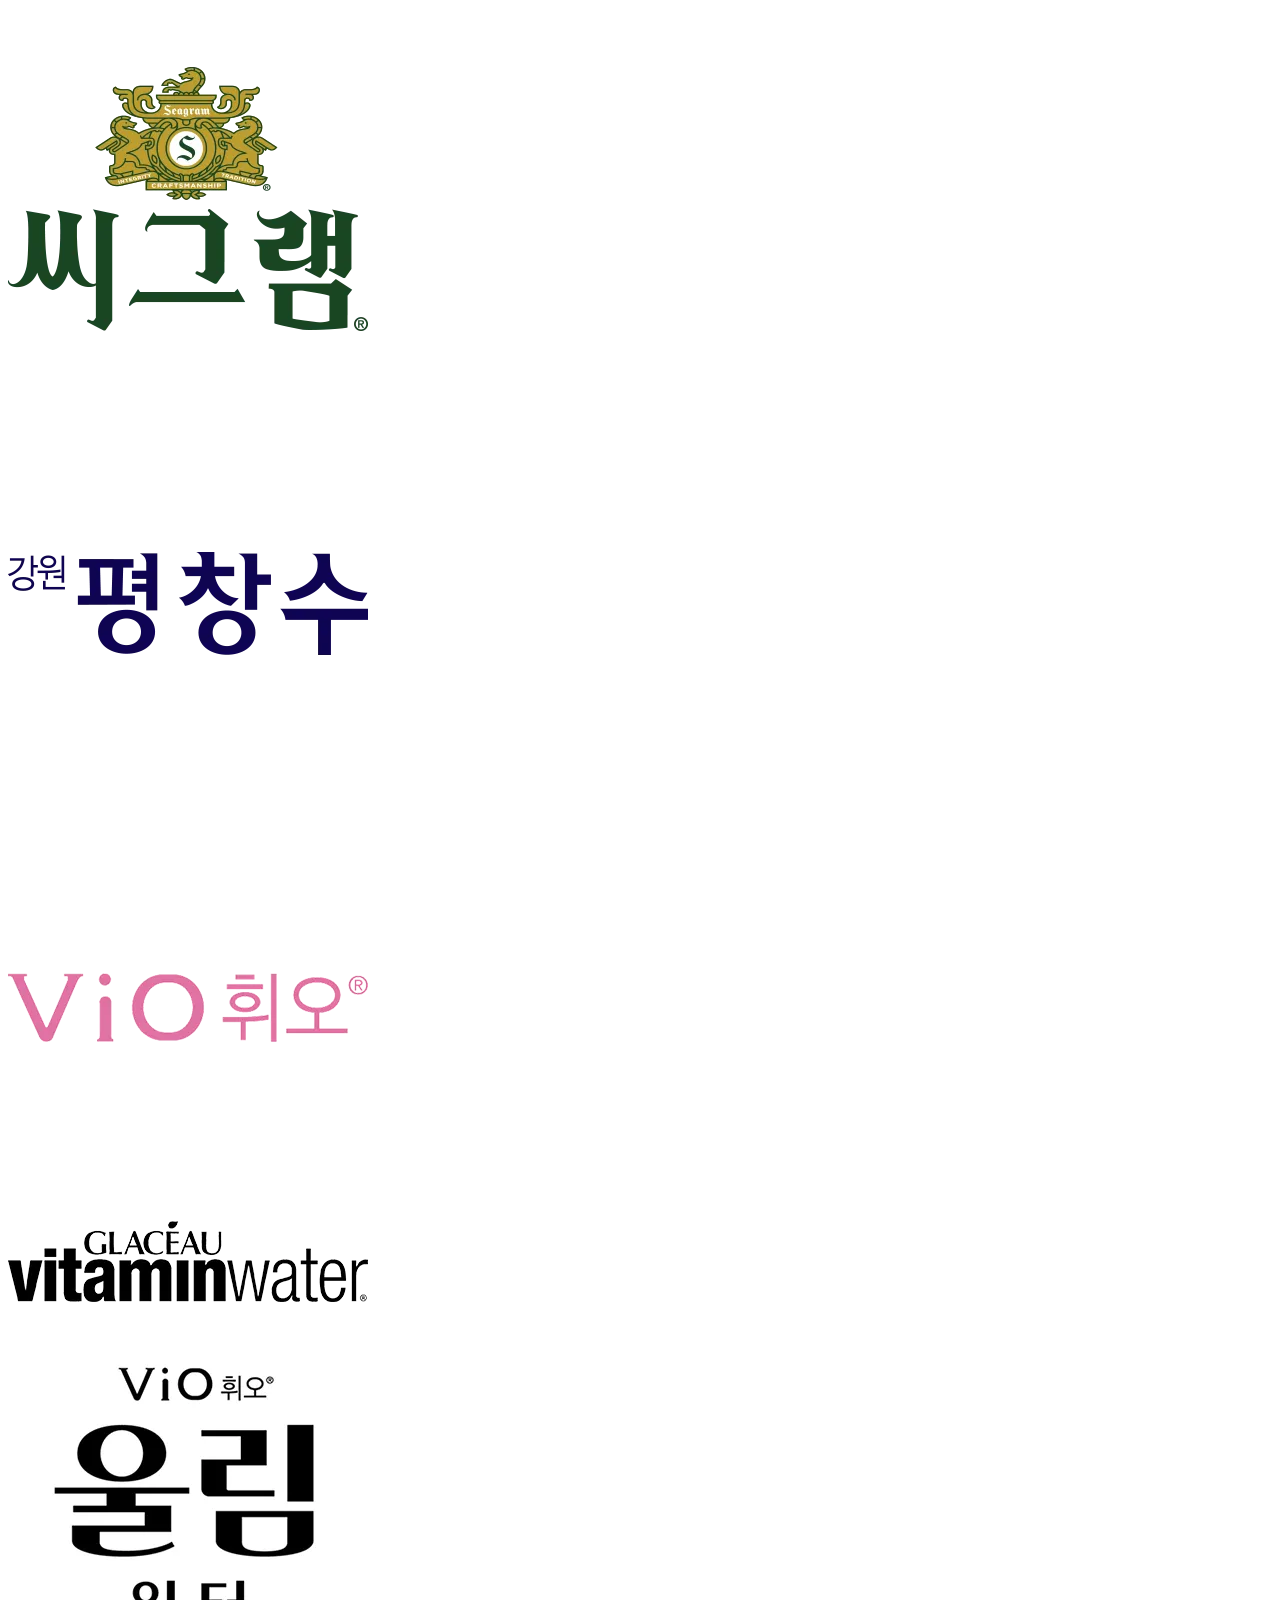
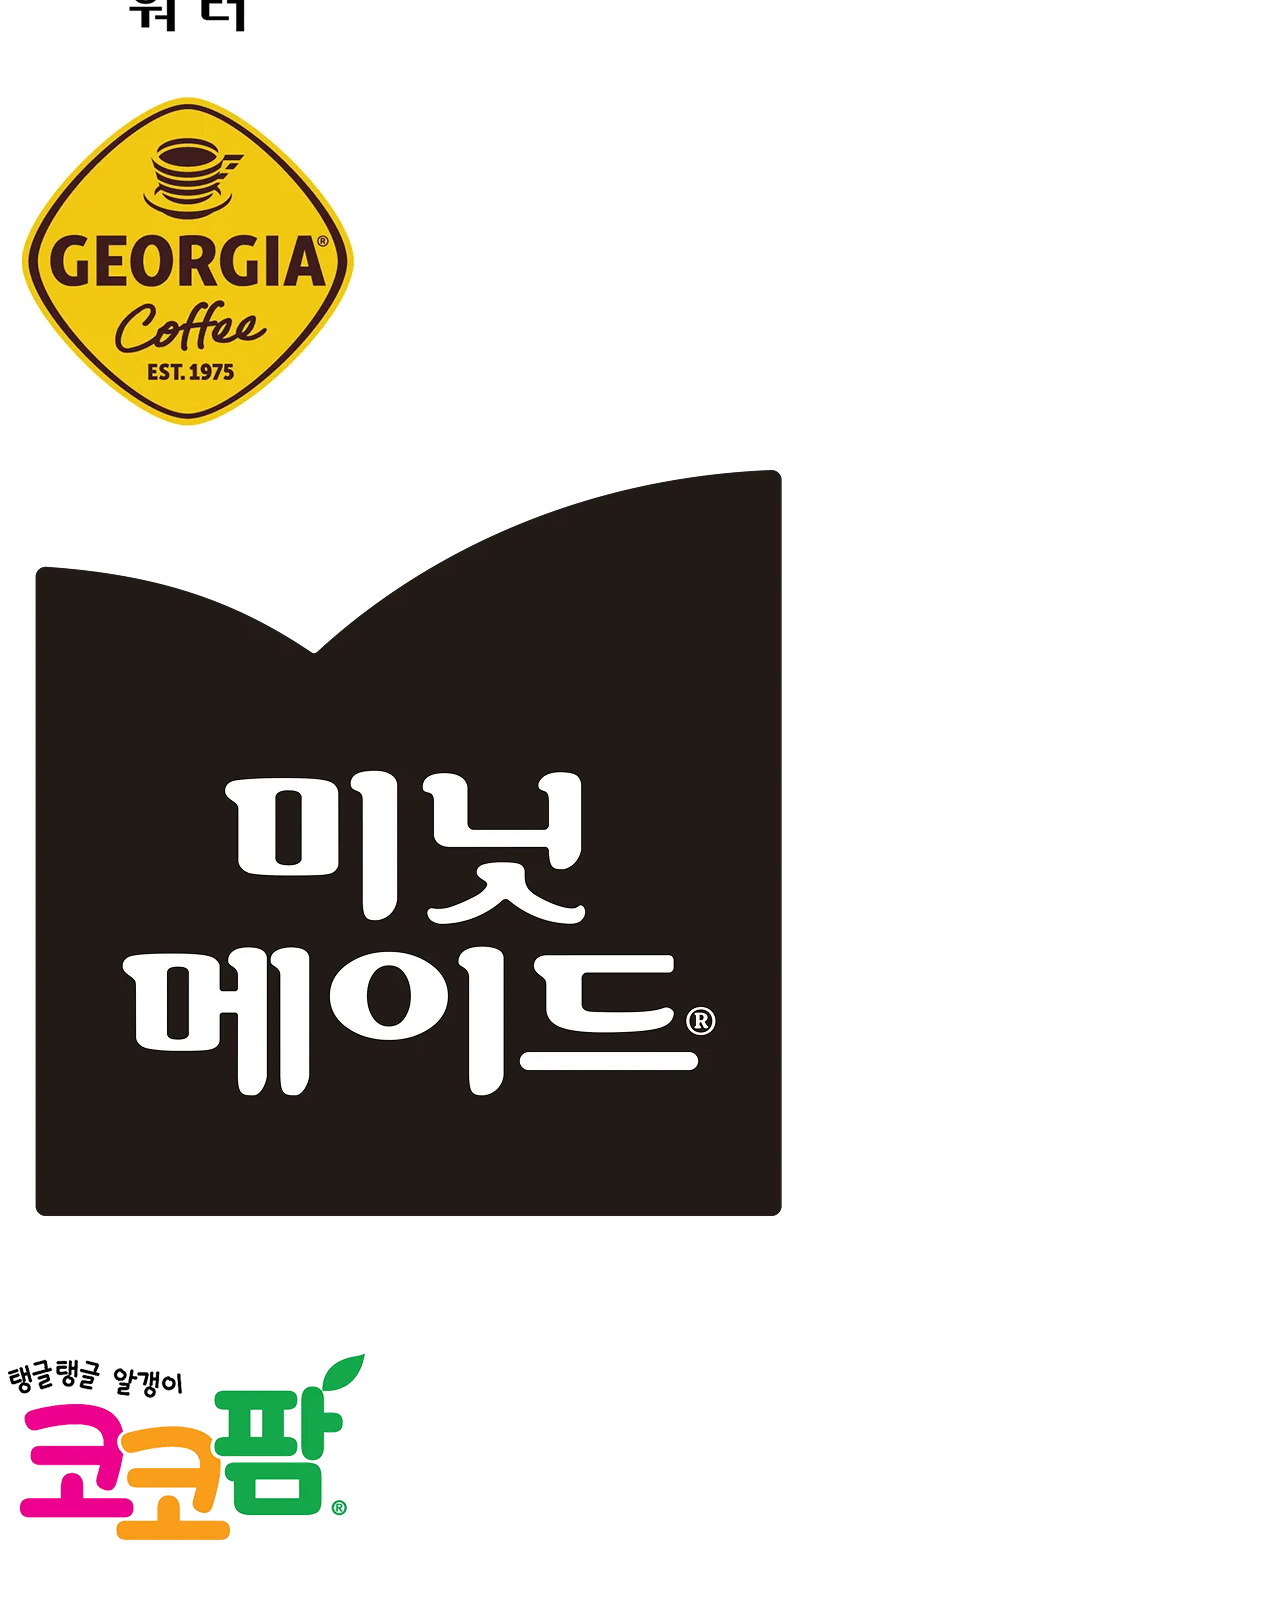
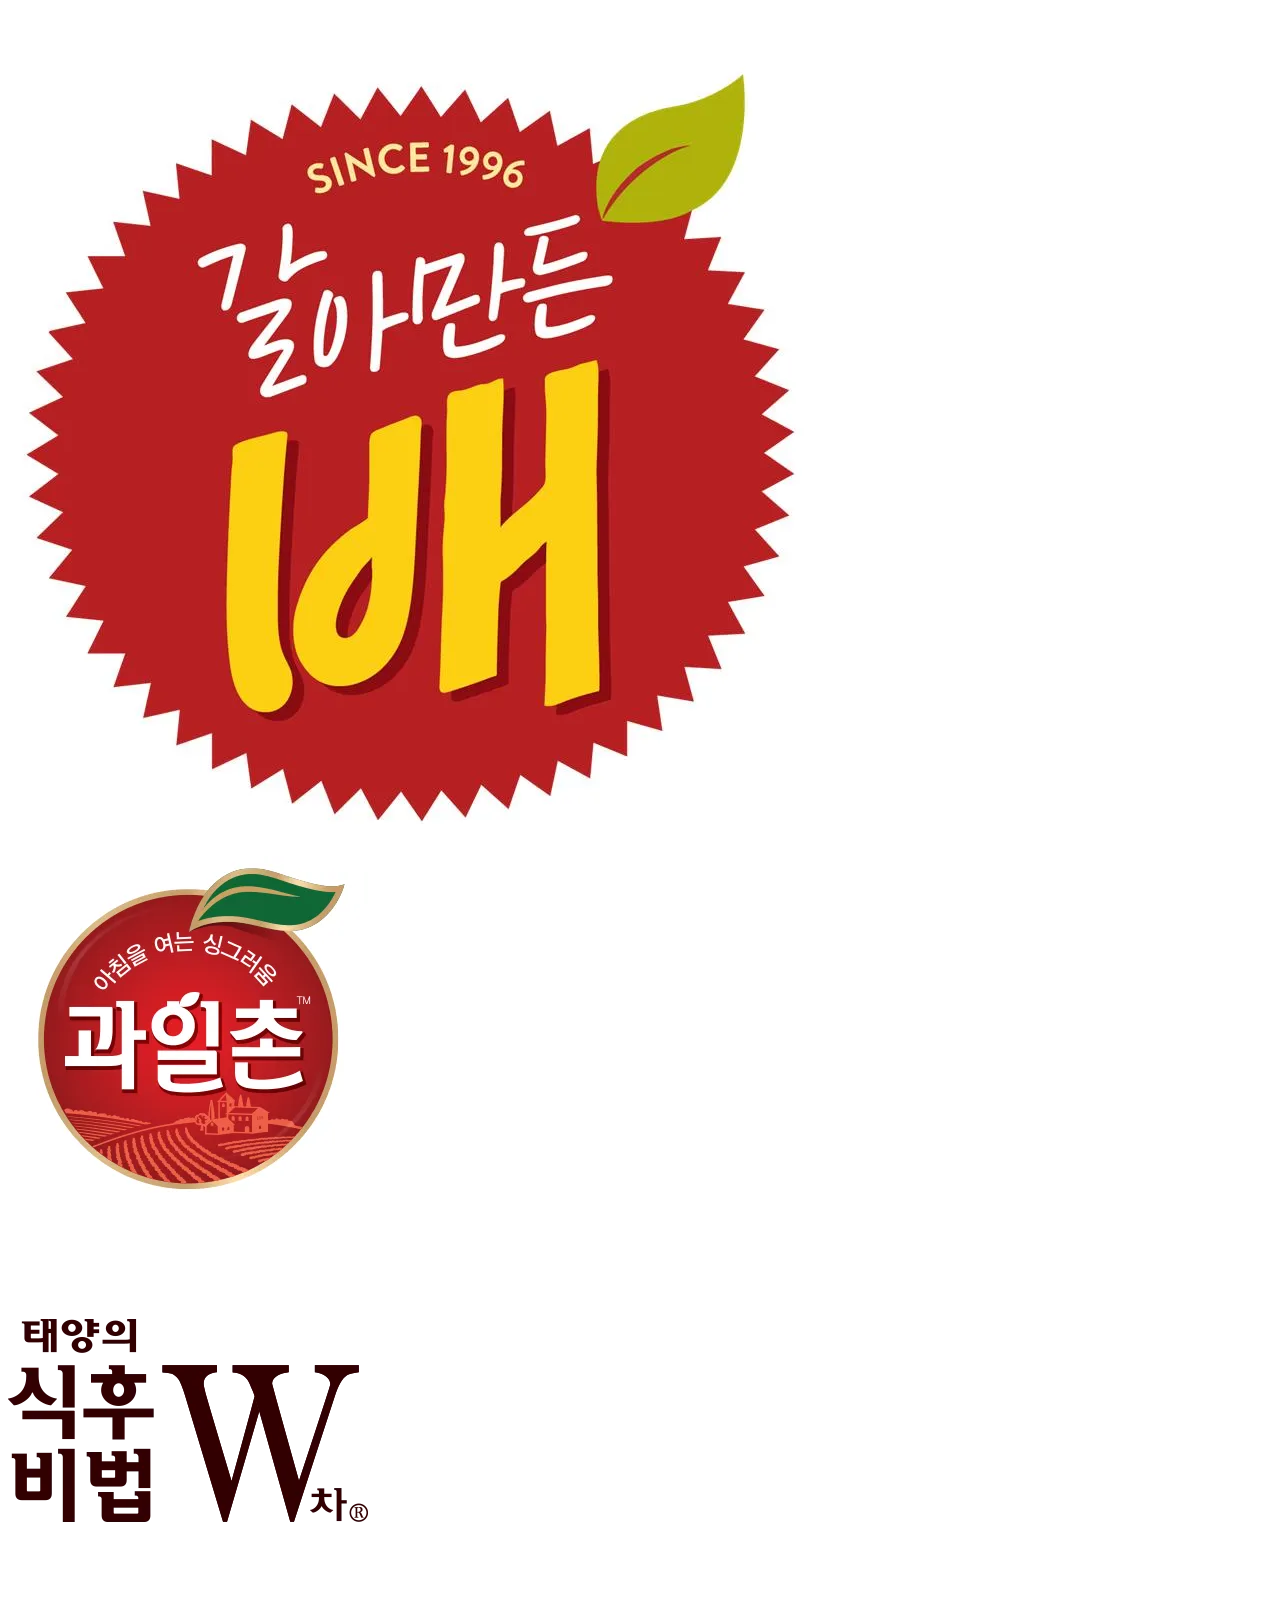
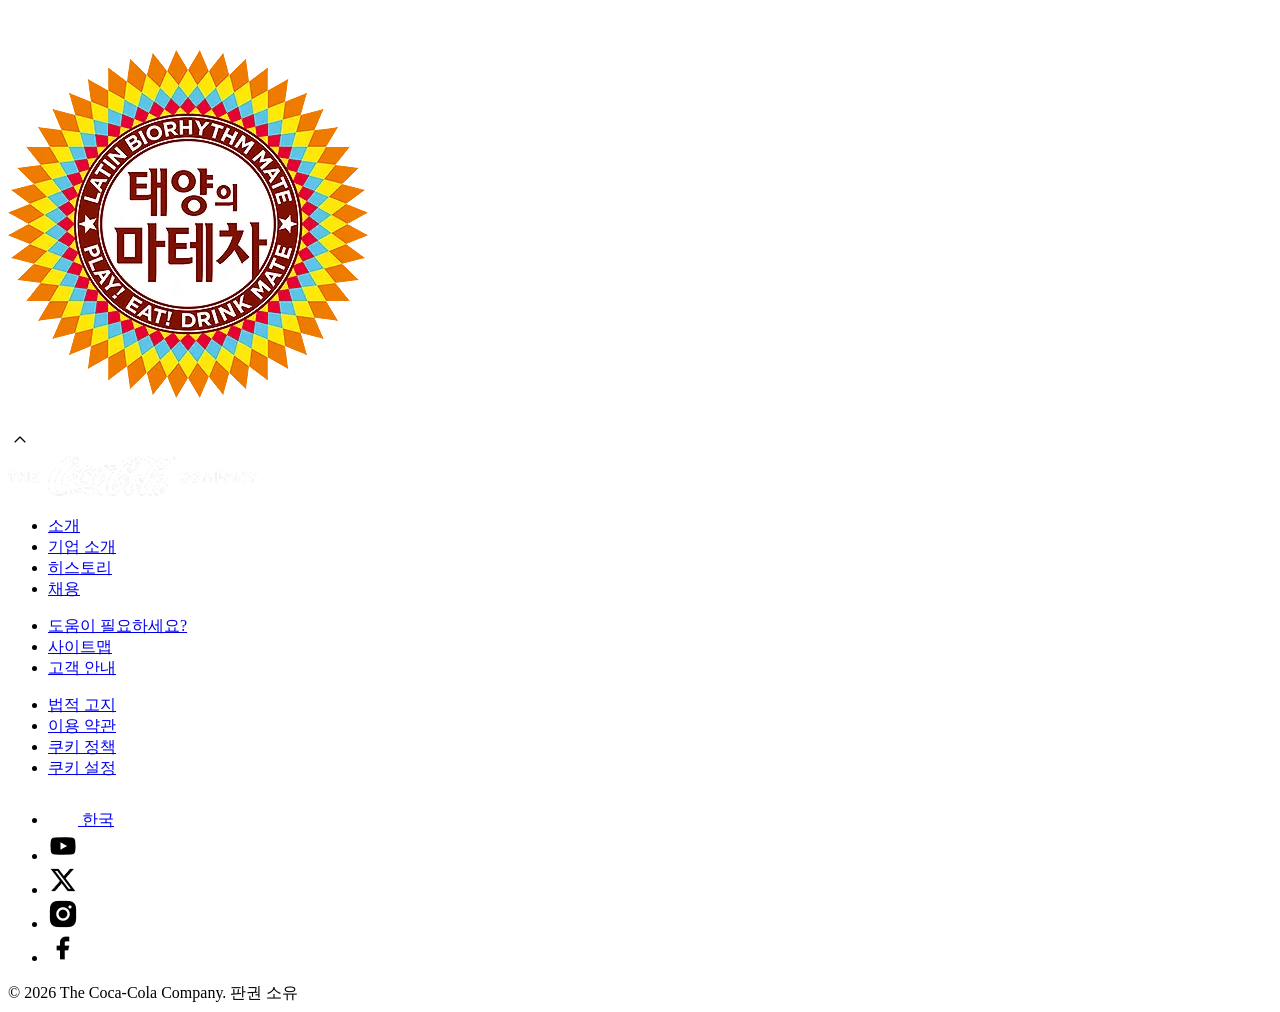
==== commit 47efe704: "style: CSS 파일 경로 변경 (scss/css -> css)" ====
--- a/all-brand.html
+++ b/all-brand.html
@@ -7,7 +7,7 @@
     <title>
       브랜드 소개 - Coca Cola
     </title>
-    <link rel="stylesheet" href="./scss/css/main.css">
+    <link rel="stylesheet" href="./css/main.css">
     <script type="module" src="./js/main.js" defer></script>
   </head>
   <body>
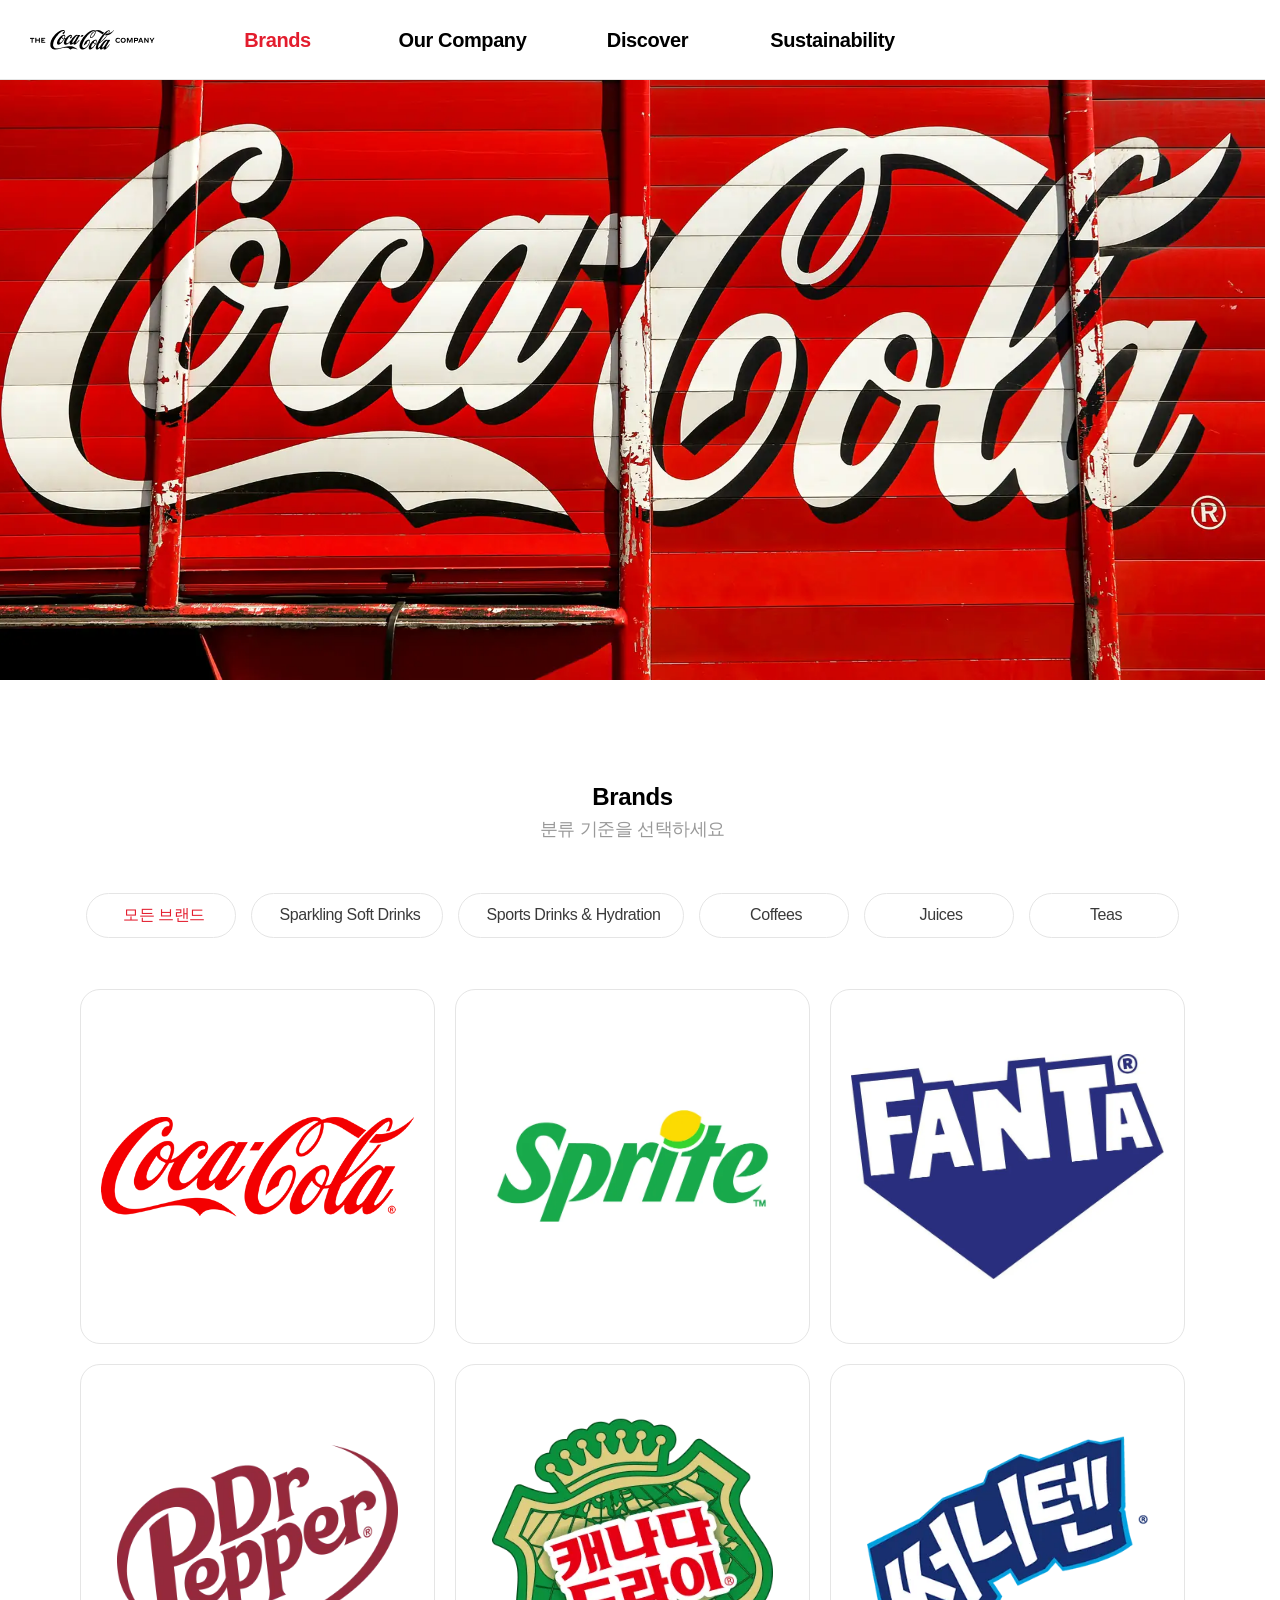
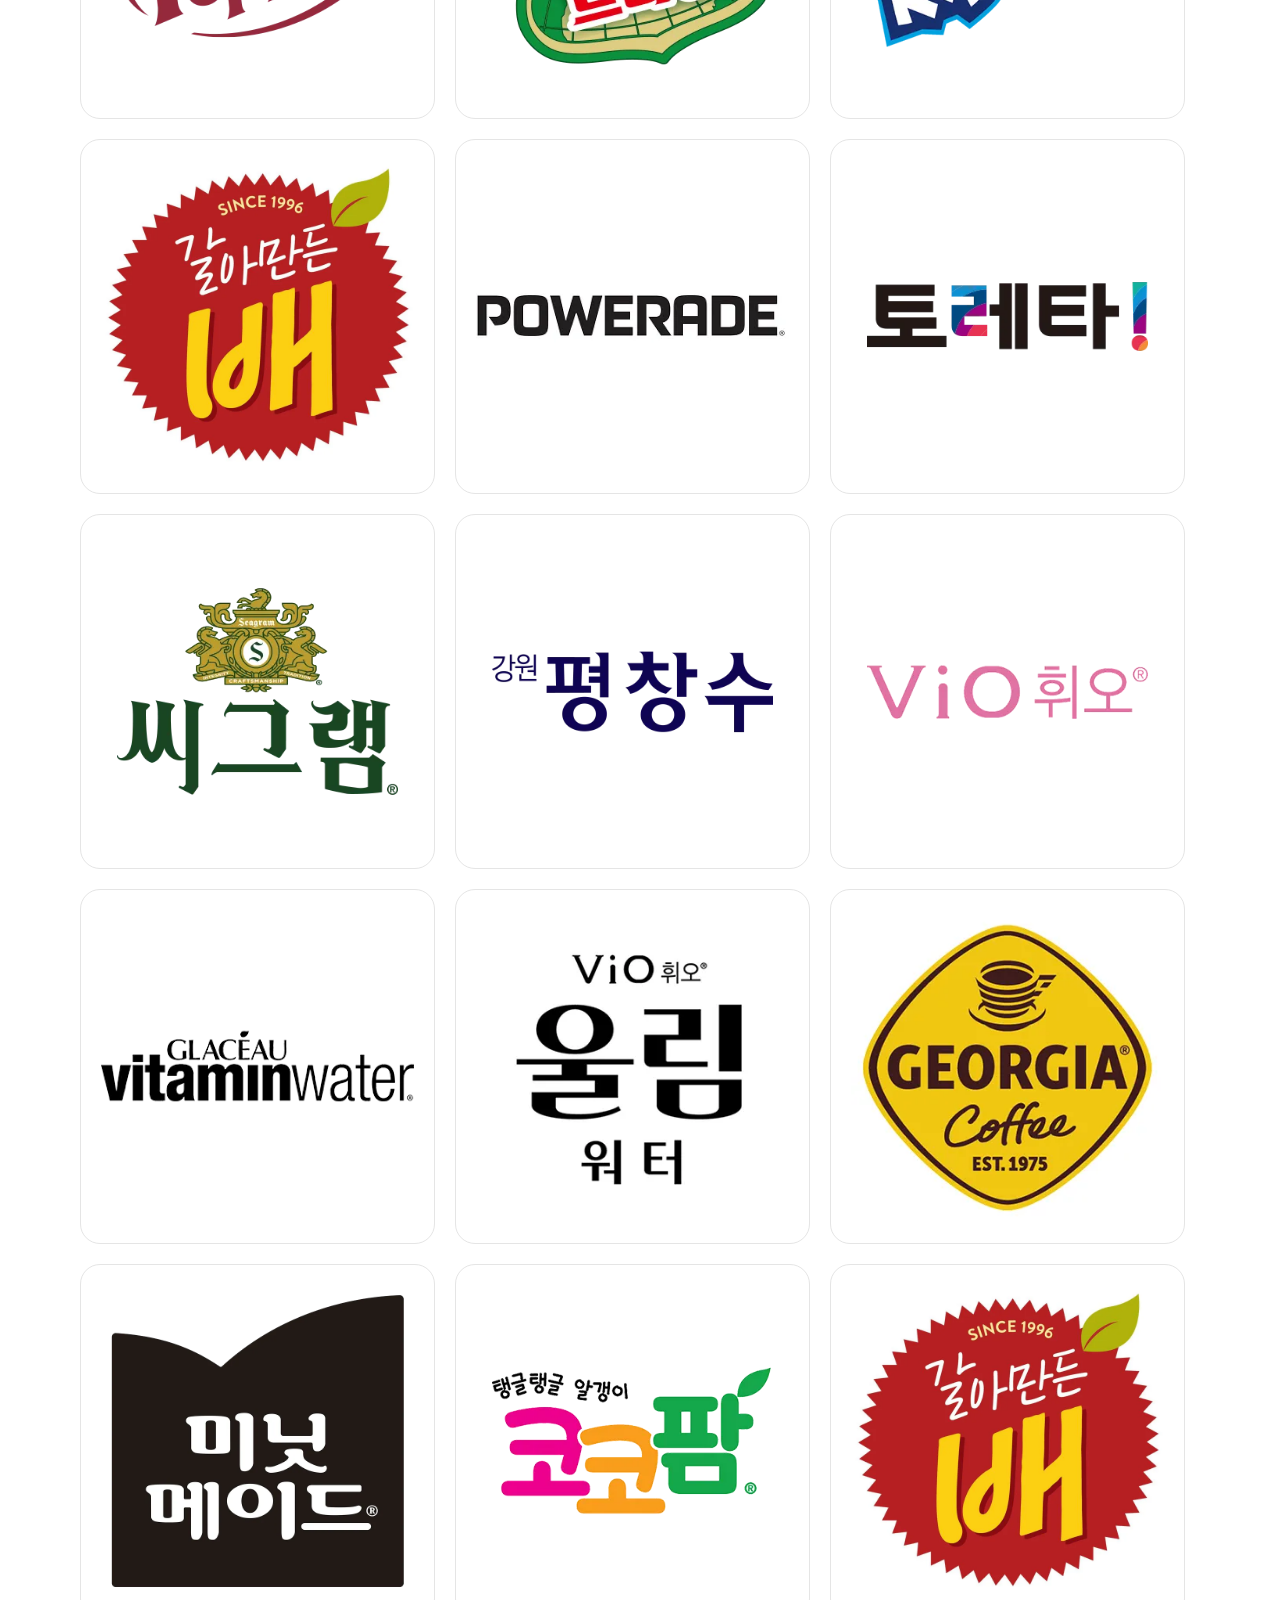
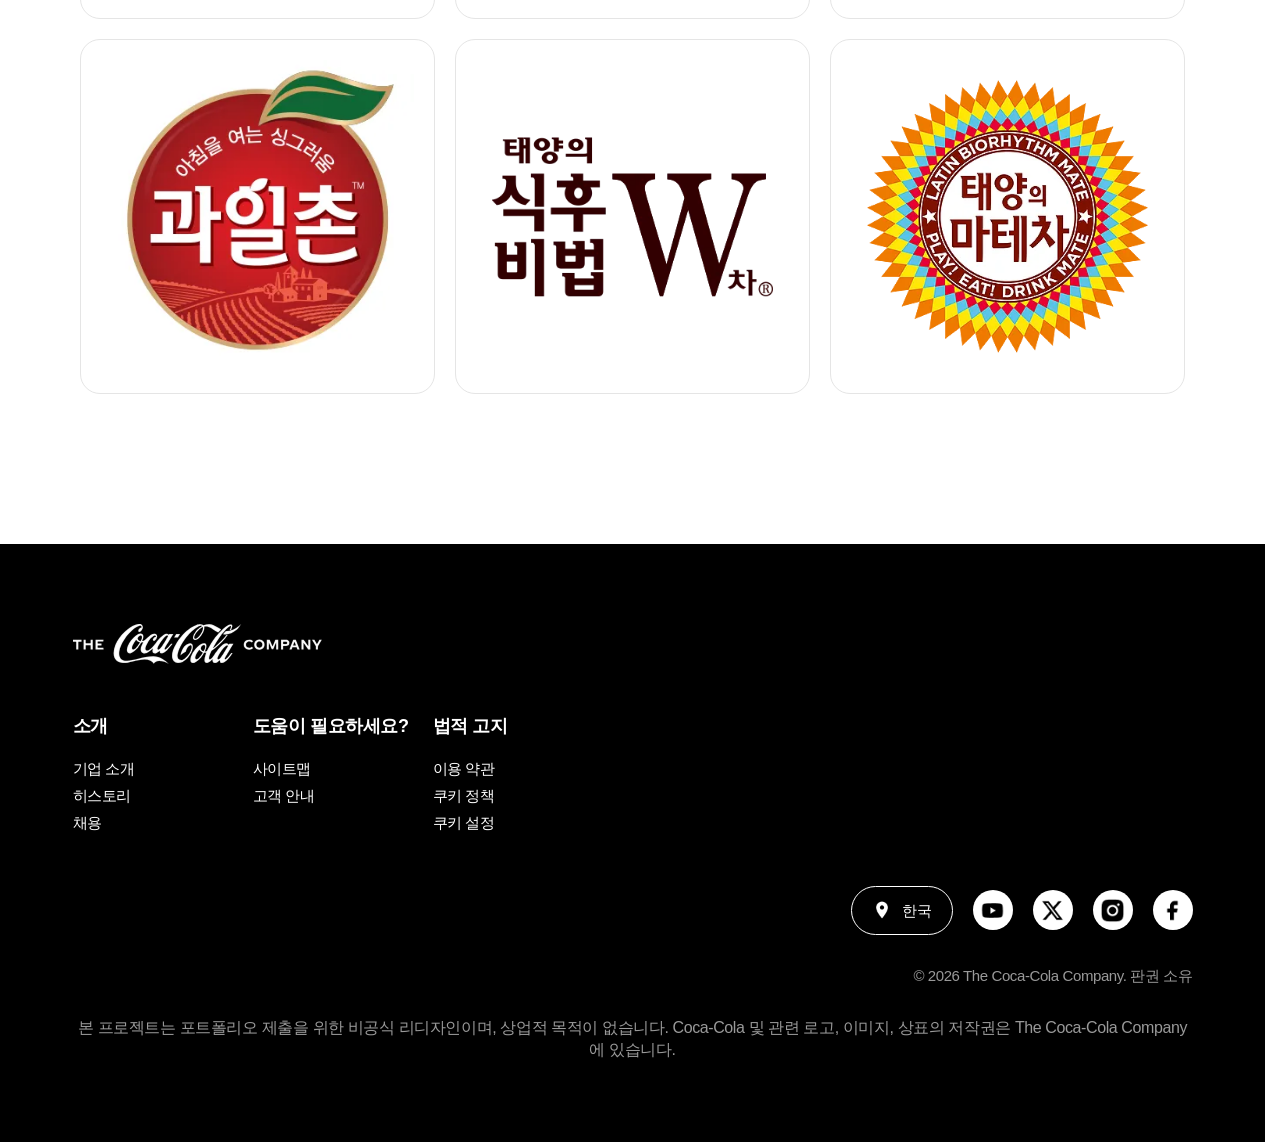
==== commit 4e09e63f: "chore: GitHub Pages 최초 배포, README 수정 - .vscode/settings.json 추가 (main.scss의 컴파일 루트가 scss에 잡히던 문제를 cs" ====
--- a/all-brand.html
+++ b/all-brand.html
@@ -3,9 +3,9 @@
   <head>
     <meta charset="UTF-8" />
     <meta name="viewport" content="width=device-width, initial-scale=1.0" />
-    <meta name="description" content="코카-콜라의 다양한 브랜드 상품을 소개합니다.">
+    <meta name="description" content="제품 소개 | Coca-Cola 리디자인 (비공식 포트폴리오)">
     <title>
-      브랜드 소개 - Coca Cola
+      제품 소개 | Coca-Cola 리디자인 (비공식 포트폴리오)
     </title>
     <link rel="stylesheet" href="./css/main.css">
     <script type="module" src="./js/main.js" defer></script>
@@ -452,6 +452,11 @@
             <span>
               © 2026 The Coca‑Cola Company. 판권 소유
             </span>
+             <p class="footer-notice">
+              본 프로젝트는 포트폴리오 제출을 위한 비공식 리디자인이며, 상업적
+              목적이 없습니다. Coca-Cola 및 관련 로고, 이미지, 상표의 저작권은
+              The Coca-Cola Company에 있습니다.
+            </p>
           </div>
         </div>
       </footer>
--- a/css/main.css
+++ b/css/main.css
@@ -0,0 +1,2180 @@
+@charset "UTF-8";
+/* reset */
+* {
+  margin: 0;
+  padding: 0;
+  box-sizing: border-box;
+}
+
+/* font */
+body {
+  font-family: "Pretendard Variable", Pretendard, -apple-system, sans-serif;
+}
+
+:root {
+  --bg-color__white: #ffffff;
+  --bg-color__sub: #f5f5f5;
+  --font-color__gray: #999999;
+  --font-color__white: #ffffff;
+  --font-color__black: #000000;
+  --border-color__white: #e5e5e5;
+  --border-color__gray: #3a3a3a;
+  --active-color__red: #e31d2e;
+}
+
+html {
+  scrollbar-gutter: stable;
+  scroll-behavior: smooth;
+  font-size: 70%;
+}
+
+body {
+  font-size: 1.6rem;
+  line-height: 1.4;
+  letter-spacing: -0.025em;
+}
+
+ul,
+li {
+  margin: 0;
+  padding: 0;
+  list-style: none;
+}
+
+p {
+  margin: 0;
+  padding: 0;
+}
+
+a {
+  text-decoration: none;
+}
+
+.sr-only {
+  position: absolute;
+  overflow: hidden;
+  width: 1px;
+  height: 1px;
+  padding: 0;
+  margin: -1px;
+  border: 0;
+  clip: rect(0, 0, 0, 0);
+}
+
+.br {
+  display: block;
+}
+
+/* tablet */
+@media (min-width: 768px) and (max-width: 1023px) {
+  html {
+    font-size: 65%;
+  }
+}
+/* pc */
+@media (min-width: 1024px) {
+  html {
+    font-size: 62.5%;
+  }
+}
+/* 모바일 기본 스타일 */
+#container {
+  width: 100%;
+  overflow-x: clip;
+  background-color: var(--bg-color__white);
+}
+
+section {
+  width: 100%;
+  min-width: 375px;
+  max-width: 767px;
+  margin: 0 auto;
+  padding: 0 20px;
+  margin-top: 100px;
+}
+@media (min-width: 768px) and (max-width: 1023px) {
+  section {
+    padding: 0 40px;
+    max-width: 1023px;
+  }
+}
+@media (min-width: 1024px) {
+  section {
+    padding: 0 80px;
+    max-width: 1280px;
+  }
+}
+section > div {
+  margin: 0 auto;
+}
+
+main {
+  width: 100%;
+  height: 600px;
+}
+main img {
+  width: 100%;
+  height: 100%;
+  object-fit: cover;
+}
+
+/* ----------- top btn ---------- */
+.top-btn {
+  display: flex;
+  justify-content: center;
+  align-items: center;
+  width: 50px;
+  height: 50px;
+  background-color: #fafafa;
+  border: 1px solid var(--border-color__white);
+  position: fixed;
+  right: 20px;
+  bottom: 20px;
+  z-index: 10;
+  border-radius: 50%;
+  transition: 0.3s;
+  cursor: pointer;
+}
+@media (min-width: 1024px) {
+  .top-btn {
+    right: max(80px, 50% - 560px - 100px);
+    bottom: 40px;
+  }
+}
+
+.more-btn {
+  background-color: var(--bg-color__white);
+  margin-top: auto;
+  color: #333333;
+  padding: 10px 45px;
+  display: inline-flex;
+  border-radius: 30px;
+  justify-content: center;
+  align-items: center;
+  position: relative;
+  border: 1px solid #333333;
+}
+.more-btn a {
+  color: var(--font-color__black);
+}
+
+/* header */
+header {
+  width: 100%;
+  background-color: var(--bg-color__white);
+  border-bottom: 1px solid var(--border-color__white);
+  height: 50px;
+  position: sticky;
+  top: 0;
+  display: flex;
+  align-items: center;
+  justify-content: space-between;
+  z-index: 100;
+}
+@media (min-width: 1024px) {
+  header {
+    height: 80px;
+  }
+}
+
+.logo-img {
+  width: 185px;
+  height: 100%;
+}
+.logo-img a {
+  display: flex;
+  justify-content: center;
+  align-items: center;
+  width: 100%;
+  height: 100%;
+}
+.logo-img img {
+  object-fit: contain;
+}
+
+/* nav */
+nav {
+  margin-right: auto;
+  display: none;
+}
+nav ul {
+  display: flex;
+}
+@media (min-width: 1024px) {
+  nav ul {
+    height: 100%;
+  }
+}
+nav li {
+  height: 100%;
+  width: 185px;
+  text-align: center;
+}
+nav li a {
+  text-decoration: none;
+  color: var(--font-color__black);
+  font-size: 20px;
+  font-weight: 600;
+}
+@media (min-width: 1024px) {
+  nav li a {
+    display: flex;
+    justify-content: center;
+    align-items: center;
+    width: 100%;
+    height: 100%;
+  }
+  nav li a:hover span::after {
+    width: 100%;
+  }
+}
+@media (min-width: 1024px) and (min-width: 1024px) {
+  nav li a span {
+    position: relative;
+    display: flex;
+    align-items: center;
+    height: 100%;
+  }
+}
+@media (min-width: 1024px) and (min-width: 1024px) {
+  nav li a span::after {
+    content: "";
+    position: absolute;
+    left: 50%;
+    bottom: 0;
+    transform: translateX(-50%);
+    width: 0;
+    height: 2px;
+    background-color: var(--active-color__red);
+    transition: width 0.3s ease;
+  }
+}
+@media (min-width: 1024px) {
+  nav li.on a {
+    color: var(--active-color__red);
+  }
+}
+@media (min-width: 1024px) {
+  nav {
+    display: block;
+    height: 100%;
+  }
+}
+
+.all-menu {
+  background-color: var(--bg-color__white);
+  border-left: 1px solid var(--border-color__white);
+  width: 300px;
+  position: fixed;
+  z-index: 999;
+  top: 0;
+  bottom: 0;
+  right: 0;
+  transform: translateX(100%);
+}
+.all-menu-content {
+  margin-top: 50px;
+}
+@media (min-width: 1024px) {
+  .all-menu-content {
+    margin-top: 0;
+    height: 100%;
+    margin-left: 185px;
+    padding: 10px 0;
+  }
+}
+@media (min-width: 1024px) {
+  .all-menu.active {
+    opacity: 1;
+    pointer-events: auto;
+  }
+}
+@media (min-width: 1024px) {
+  .all-menu li a {
+    font-size: 20px;
+  }
+}
+@media (min-width: 1024px) {
+  .all-menu .exit-btn {
+    display: none;
+  }
+}
+@media (min-width: 1024px) {
+  .all-menu {
+    width: 100%;
+    height: auto;
+    top: 80px;
+    bottom: auto;
+    right: 0;
+    opacity: 0;
+    pointer-events: none;
+    background-color: rgba(255, 255, 255, 0.9);
+    -webkit-backdrop-filter: blur(10px);
+    backdrop-filter: blur(10px);
+    border-left: 1px solid transparent;
+    border-bottom: 1px solid var(--border-color__white);
+    z-index: 200;
+  }
+}
+
+@media (min-width: 1024px) {
+  .main-menu li a {
+    transition: 0.3s;
+  }
+}
+
+.first-menu {
+  padding: 20px;
+  font-weight: 600;
+}
+@media (min-width: 1024px) {
+  .first-menu > li {
+    width: 185px;
+  }
+}
+.first-menu > li > a {
+  display: flex;
+  align-items: center;
+  padding: 5px 0;
+  font-size: 18px;
+}
+@media (min-width: 1024px) {
+  .first-menu > li > a {
+    visibility: hidden;
+    display: block;
+    height: 0;
+    transition: none;
+    padding: 0;
+  }
+}
+.first-menu > li.menu-more > a::after {
+  content: "";
+  background: url("../../images/common/more-arrow.png") no-repeat center center/contain;
+  width: 20px;
+  height: 20px;
+  margin-left: 4px;
+  margin-top: 2px;
+  font-size: 14px;
+}
+@media (min-width: 1024px) {
+  .first-menu > li.menu-more > a::after {
+    display: none;
+  }
+}
+.first-menu li > a {
+  transition: 0.3s;
+}
+@media (min-width: 1024px) {
+  .first-menu li:hover > a {
+    color: var(--font-color__black);
+    font-weight: 500;
+  }
+}
+.first-menu a {
+  text-decoration: none;
+  color: var(--font-color__black);
+  font-size: 18px;
+  line-height: 30px;
+}
+@media (min-width: 1024px) {
+  .first-menu {
+    display: flex;
+    text-align: center;
+    height: 100%;
+    padding: 0;
+  }
+}
+
+.second-menu {
+  font-weight: 400;
+  max-height: 0;
+  overflow: hidden;
+  transition: 0.3s;
+}
+.second-menu a {
+  font-size: 15px;
+  color: #4a4a4a;
+}
+@media (min-width: 1024px) {
+  .second-menu li {
+    padding: 0;
+    margin: 0;
+  }
+}
+@media (min-width: 1024px) {
+  .second-menu > li {
+    padding: 10px 0;
+  }
+}
+@media (min-width: 1024px) {
+  .second-menu > li > a {
+    color: #4a4a4a;
+    font-size: 18px;
+  }
+}
+@media (min-width: 1024px) {
+  .second-menu {
+    max-height: none;
+  }
+}
+
+.exit-btn {
+  width: 50px;
+  height: 50px;
+  position: absolute;
+  right: 0;
+  top: 0;
+  background: url("../../images/common/close-btn-image.png") center center no-repeat;
+}
+
+.all-menu.active {
+  transform: translateX(0);
+}
+
+/* trigger */
+.trigger {
+  width: 25px;
+  height: 20px;
+  position: relative;
+  right: 20px;
+  cursor: pointer;
+}
+.trigger span {
+  width: 100%;
+  background-color: var(--font-color__black);
+  height: 2px;
+  position: absolute;
+  transition: 0.3s;
+}
+.trigger span:first-child {
+  top: 0;
+}
+.trigger span:nth-child(2) {
+  top: 50%;
+  transform: translateY(-50%);
+}
+.trigger span:last-child {
+  bottom: 0;
+}
+@media (min-width: 1024px) {
+  .trigger {
+    display: none;
+  }
+}
+
+.card-item__main {
+  display: flex;
+  flex-direction: column;
+  border: 1px solid var(--border-color__white);
+  border-radius: 20px;
+  overflow: hidden;
+}
+.card-item__main + .card-item__main {
+  margin-top: 50px;
+}
+@media (min-width: 1024px) {
+  .card-item__main.is-reverse {
+    flex-direction: row-reverse;
+  }
+}
+.card-item__main .more-btn {
+  width: 100%;
+}
+@media (min-width: 768px) and (max-width: 1023px) {
+  .card-item__main {
+    flex-direction: column;
+  }
+}
+@media (min-width: 1024px) {
+  .card-item__main {
+    flex-direction: row;
+    aspect-ratio: 2/1;
+    border: none;
+  }
+}
+
+.card-image__main {
+  aspect-ratio: 1/1;
+  min-height: 0;
+}
+.card-image__main img {
+  width: 100%;
+  height: 100%;
+  object-fit: cover;
+}
+
+.card-text__main {
+  padding: 30px 20px 30px 20px;
+  box-sizing: border-box;
+  text-align: center;
+  display: flex;
+  flex-direction: column;
+  min-height: clamp(260px, 25vw, 400px);
+}
+.card-text__main h3 {
+  font-size: 2rem;
+}
+@media (min-width: 1024px) {
+  .card-text__main h3 {
+    font-size: 3rem;
+  }
+}
+.card-text__main p {
+  margin-top: 0.4em;
+  font-size: 1.5rem;
+  line-height: 1.5;
+  color: var(--font-color__gray);
+  margin-bottom: 1.2em;
+}
+@media (min-width: 1024px) {
+  .card-text__main p {
+    font-size: 1.8rem;
+    margin-top: 0.4em;
+  }
+}
+@media (min-width: 1024px) {
+  .card-text__main .more-btn {
+    width: fit-content;
+  }
+}
+@media (min-width: 768px) and (max-width: 1023px) {
+  .card-text__main {
+    padding: 50px 40px;
+  }
+  .card-text__main > div {
+    width: 100%;
+    text-align: center;
+  }
+  .card-text__main .more-btn {
+    width: 100%;
+  }
+}
+@media (min-width: 1024px) {
+  .card-text__main {
+    padding: 90px 40px;
+    text-align: left;
+    justify-content: center;
+  }
+}
+
+.card-image__main,
+.card-text__main {
+  background-color: var(--bg-color__white);
+  width: 100%;
+}
+@media (min-width: 768px) and (max-width: 1023px) {
+  .card-image__main,
+  .card-text__main {
+    width: 100%;
+  }
+}
+@media (min-width: 1024px) {
+  .card-image__main,
+  .card-text__main {
+    width: 50%;
+    height: 100%;
+    border-radius: 20px;
+    overflow: hidden;
+  }
+}
+
+/* ------- footer ------- */
+/* 위까지는 ok */
+footer {
+  margin-top: 150px;
+  width: 100%;
+  background-color: black;
+  padding: 80px 40px;
+}
+@media (min-width: 768px) and (max-width: 1023px) {
+  footer {
+    padding: 80px 60px;
+  }
+}
+@media (min-width: 1024px) {
+  footer {
+    padding: 80px 70px;
+  }
+}
+
+.footer-wrapper {
+  width: 100%;
+  max-width: 1120px;
+  margin: 0 auto;
+  height: 100%;
+}
+
+.footer-content {
+  margin-top: 40px;
+  height: 100%;
+  display: flex;
+  gap: 20px;
+  position: relative;
+  flex-wrap: wrap;
+}
+.footer-content ul {
+  width: 160px;
+}
+.footer-content li {
+  line-height: 1.8;
+}
+.footer-content li:not(.footer-menu) {
+  font-size: 15px;
+}
+.footer-content a {
+  color: var(--font-color__white);
+}
+
+.footer-menu {
+  font-size: 18px;
+  margin-bottom: 12px;
+  font-weight: 600;
+}
+
+.footer-icon {
+  color: var(--font-color__white);
+  width: 100%;
+  flex-basis: 100%;
+  display: flex;
+  margin-top: 30px;
+  gap: 20px;
+  align-items: center;
+  justify-content: flex-start;
+  flex-wrap: wrap;
+}
+.footer-icon li:not(.footer-location) a {
+  display: flex;
+  justify-content: center;
+  align-items: center;
+  width: 40px;
+  height: 40px;
+  border-radius: 50%;
+  background-color: var(--bg-color__white);
+  margin-top: 20px;
+}
+@media (min-width: 1024px) {
+  .footer-icon li:not(.footer-location) a {
+    margin-top: 0;
+  }
+}
+.footer-icon li:not(.footer-location) a img {
+  width: 25px;
+  height: 25px;
+  object-fit: contain;
+}
+@media (min-width: 1024px) {
+  .footer-icon {
+    flex-wrap: nowrap;
+    justify-content: flex-end;
+  }
+}
+
+.footer-location {
+  width: 100%;
+  flex-basis: 100%;
+}
+.footer-location a {
+  display: flex;
+  justify-content: center;
+  align-items: center;
+  border: 1px solid #ffffff;
+  padding: 10px 20px;
+  border-radius: 30px;
+  gap: 10px;
+}
+.footer-location img {
+  width: 20px;
+  height: 20px;
+}
+@media (min-width: 1024px) {
+  .footer-location {
+    width: auto;
+    flex-basis: auto;
+  }
+}
+
+/* copyright */
+.footer-copy {
+  display: block;
+  color: var(--font-color__gray);
+  text-align: left;
+  margin-top: 30px;
+}
+.footer-copy span {
+  font-size: 15px;
+}
+.footer-copy p {
+  margin-top: 15px;
+}
+@media (min-width: 1024px) {
+  .footer-copy {
+    text-align: right;
+  }
+  .footer-copy p {
+    margin-top: 30px;
+    text-align: center;
+  }
+}
+
+/* swiper pagination dot */
+.common-dot {
+  opacity: 1;
+  background-color: var(--font-color__gray);
+  width: 10px;
+  height: 10px;
+  transition: 0.3s;
+}
+.common-dot.swiper-pagination-bullet-active {
+  background-color: red;
+  width: 50px;
+  border-radius: 20px;
+}
+
+/* --------------------- swiper slide 공통 ---------------------- */
+/**
+ * 공통 스와이퍼
+ * @param {string} name - 각 슬라이더의 고유 이름 (예: pick, reco)
+ * * [구조 매칭 가이드]
+ * - .c-slide__container = .${name}-slide-container (swiper-slide-container)
+ * - .c-slide            = .${name}-slide (swiper-slide)
+ * - .c-slide-text__swiperMain      = .${name}-text__swiperMain
+ * - .c-slide-image__swiperMain     = .${name}-image__swiperMain
+ */
+.c-slide {
+  background-color: var(--bg-color__white);
+  border: 1px solid var(--border-color__white);
+  border-radius: 20px;
+  overflow: hidden;
+  position: relative;
+  cursor: pointer;
+}
+.c-slide__container {
+  width: calc(100% + 40px);
+  margin-left: -20px;
+  position: relative;
+  margin-top: 50px;
+  padding-bottom: 50px;
+  overflow: hidden;
+  /* tablet */
+}
+@media (min-width: 768px) and (max-width: 1023px) {
+  .c-slide__container {
+    width: calc(100% + 80px);
+    position: relative;
+    margin-left: -40px;
+  }
+}
+.c-slide img {
+  width: 100%;
+  height: 100%;
+}
+.c-slide {
+  /* pc */
+}
+@media (min-width: 1024px) {
+  .c-slide {
+    width: calc((100% - 40px) / 3);
+    cursor: default;
+  }
+}
+
+.c-slide-text__swiperMain {
+  padding: 30px 30px 0 30px;
+  box-sizing: border-box;
+  min-height: clamp(180px, 30vw, 250px);
+  position: relative;
+}
+.c-slide-text__swiperMain h3 {
+  font-weight: 500;
+  line-height: 1.4;
+  /* pc */
+}
+@media (min-width: 1024px) {
+  .c-slide-text__swiperMain h3 {
+    font-size: 1.8rem;
+  }
+}
+.c-slide-text__swiperMain p {
+  color: var(--font-color__gray);
+}
+.c-slide-text__swiperMain .more-btn {
+  position: absolute;
+  border: 1px solid transparent;
+  right: 25px;
+  padding: 0;
+  bottom: 20px;
+  gap: 5px;
+  -webkit-tap-highlight-color: transparent;
+}
+.c-slide-text__swiperMain .more-btn svg {
+  width: 15px;
+  height: 15px;
+}
+.c-slide-text__swiperMain {
+  /* tablet */
+}
+@media (min-width: 768px) and (max-width: 1023px) {
+  .c-slide-text__swiperMain {
+    min-height: clamp(150px, 30vw, 200px);
+  }
+}
+.c-slide-text__swiperMain {
+  /* pc */
+}
+@media (min-width: 1024px) {
+  .c-slide-text__swiperMain {
+    min-height: clamp(100px, 30vw, 180px);
+    padding: 16px 20px 0 20px;
+  }
+}
+
+.c-slide-image__swiperMain {
+  aspect-ratio: 1/1;
+}
+
+.c-slide-image__swiperMain img {
+  width: 100%;
+  height: 100%;
+  object-fit: cover;
+  display: block;
+}
+
+/* 모바일 기본 스타일 */
+/* common */
+.feature-inner .more-btn,
+.visual-slide .more-btn,
+.promo-story-inner .more-btn {
+  margin-top: 1.2em;
+}
+
+.visual-text .more-btn,
+.promo-story-inner .more-btn {
+  border: 1px solid transparent;
+}
+
+.more-btn span {
+  /* pc */
+}
+@media (min-width: 1024px) {
+  .more-btn span {
+    font-size: 1.5rem;
+  }
+}
+
+/* --- main --- */
+/* main slide(visual) */
+.visual-slide-container {
+  width: 100%;
+  height: 550px;
+  position: relative;
+}
+.visual-slide-container .visual-slide {
+  position: relative;
+  display: flex;
+  justify-content: center;
+  align-items: center;
+}
+.visual-slide-container .visual-text {
+  width: 100%;
+  position: absolute;
+  padding: 0 10%;
+  z-index: 100;
+  color: var(--font-color__white);
+}
+.visual-slide-container .visual-text h2 {
+  font-size: 3.5rem;
+}
+@media (min-width: 1024px) {
+  .visual-slide-container .visual-text h2 {
+    font-size: 4.5rem;
+  }
+}
+.visual-slide-container .visual-text h2 .br {
+  margin-top: -0.1em;
+}
+.visual-slide-container .visual-text p {
+  margin-top: 0.3em;
+}
+@media (min-width: 1024px) {
+  .visual-slide-container .visual-text p {
+    font-size: 2rem;
+    margin-top: 0.2em;
+  }
+}
+@media (min-width: 1024px) {
+  .visual-slide-container .visual-text .more-btn {
+    margin-top: 1.5em;
+    font-size: 1.5rem;
+  }
+}
+.visual-slide-container {
+  /* pc */
+}
+@media (min-width: 1024px) {
+  .visual-slide-container {
+    height: 600px;
+  }
+}
+
+.visual-image {
+  width: 100%;
+  height: 100%;
+  position: relative;
+  /* dimmed */
+}
+.visual-image::after {
+  content: "";
+  position: absolute;
+  top: 0;
+  left: 0;
+  width: 100%;
+  height: 100%;
+  background: linear-gradient(to top, rgba(0, 0, 0, 0.5) 0%, transparent 100%);
+  z-index: 1;
+  pointer-events: none;
+}
+.visual-image img {
+  width: 100%;
+  height: 100%;
+  object-fit: cover;
+}
+
+.visual-btn-prev,
+.visual-btn-next {
+  display: none;
+}
+@media (min-width: 1024px) {
+  .visual-btn-prev,
+  .visual-btn-next {
+    color: var(--font-color__white);
+    width: 60px;
+    height: 60px;
+    z-index: 10;
+    display: block;
+  }
+}
+
+.visual-btn-prev {
+  /* pc */
+}
+@media (min-width: 1024px) {
+  .visual-btn-prev {
+    left: 20px;
+  }
+}
+
+.visual-btn-next {
+  /* pc */
+}
+@media (min-width: 1024px) {
+  .visual-btn-next {
+    right: 20px;
+  }
+}
+
+.visual-pagination {
+  transform: translateY(-8px);
+}
+
+.mainSlide-dot {
+  background-color: var(--bg-color__white);
+}
+
+/* --- section 1 --- */
+.feature-inner {
+  width: 100%;
+  display: flex;
+  flex-direction: column;
+}
+
+/* --- section 2 --- */
+.promo-story-inner {
+  width: 100vw;
+  position: relative;
+  background-color: var(--bg-color__sub);
+  left: 50%;
+  margin-left: -50vw;
+}
+.promo-story-inner > div {
+  display: flex;
+  justify-content: center;
+  align-items: center;
+  width: 100%;
+  height: 100%;
+  flex-direction: column;
+  text-align: center;
+  padding: 40px;
+  box-sizing: border-box;
+}
+.promo-story-inner p {
+  margin-top: 0.6em;
+  color: var(--font-color__gray);
+}
+
+/* --- section 3 --- */
+.pick {
+  background-color: var(--bg-color__white);
+  width: 100%;
+  overflow: hidden;
+}
+.pick h2 {
+  text-align: center;
+}
+
+/* --- section 4 --- */
+.brandList h2 {
+  text-align: center;
+}
+.brandList-slide-area {
+  width: 95%;
+  background-color: var(--bg-color__white);
+  position: relative;
+}
+.brandList-slide-container {
+  position: static;
+  width: calc(95% - 100px);
+  margin-top: 50px;
+}
+.brandList-slide {
+  display: flex;
+  justify-content: center;
+  align-items: center;
+  border-radius: 20px;
+  overflow: hidden;
+  background-color: var(--bg-color__white);
+  border: 1px solid var(--border-color__white);
+  aspect-ratio: 1/1;
+}
+.brandList-slide a {
+  width: 100%;
+  height: 100%;
+  padding: 20px;
+  display: block;
+  box-sizing: border-box;
+}
+.brandList-slide img {
+  width: 100%;
+  height: 100%;
+  object-fit: contain;
+}
+.brandList-btn-prev, .brandList-btn-next {
+  position: absolute;
+  width: 50px;
+  height: 50px;
+  background-color: var(--bg-color__white);
+  color: var(--font-color__black);
+}
+
+/* 모바일 기본 스타일 */
+/* --- section 1 --- */
+.brandAll-title {
+  text-align: center;
+  margin-bottom: 50px;
+}
+.brandAll-title p {
+  color: var(--font-color__gray);
+}
+.brandAll-title {
+  /* pc */
+}
+@media (min-width: 1024px) {
+  .brandAll-title h3 {
+    font-size: 2.4rem;
+  }
+  .brandAll-title p {
+    font-size: 1.8rem;
+    margin-top: 0.2em;
+  }
+}
+
+.brand-tab-menu {
+  width: 100%;
+  margin-bottom: 50px;
+  position: relative;
+}
+.brand-tab-menu::before {
+  content: "";
+  position: absolute;
+  top: 0;
+  left: 0;
+  right: 0;
+  bottom: 0;
+  border: 1px solid var(--border-color__white);
+  z-index: 10;
+  pointer-events: none;
+}
+@media (min-width: 1024px) {
+  .brand-tab-menu::before {
+    border: none;
+  }
+}
+.brand-tab-menu.active li {
+  max-height: 200px;
+  opacity: 1;
+}
+.brand-tab-menu li {
+  text-align: left;
+  overflow: hidden;
+  transition: 0.3s ease-in-out;
+  max-height: 0;
+  opacity: 0;
+  position: relative;
+}
+.brand-tab-menu li:not(.active) {
+  background-color: #fafafa;
+}
+@media (min-width: 1024px) {
+  .brand-tab-menu li:not(.active) {
+    background-color: var(--bg-color__white);
+  }
+}
+.brand-tab-menu li {
+  /* tablet */
+}
+@media (min-width: 768px) and (max-width: 1023px) {
+  .brand-tab-menu li {
+    height: 50px;
+  }
+}
+.brand-tab-menu li {
+  /* pc */
+}
+@media (min-width: 1024px) {
+  .brand-tab-menu li {
+    max-height: none;
+    opacity: 1;
+    text-align: center;
+    min-width: 150px;
+    border-radius: 30px;
+    padding: 0 12px;
+    border: 1px solid var(--border-color__white);
+  }
+}
+.brand-tab-menu li a {
+  display: block;
+  padding: 10px;
+  margin-left: 5px;
+  transition: 0.3s;
+  color: var(--border-color__gray);
+}
+.brand-tab-menu li:last-child {
+  margin-bottom: 0;
+}
+.brand-tab-menu li.active {
+  max-height: 80px;
+  opacity: 1;
+  border: 1px solid var(--border-color__white);
+}
+.brand-tab-menu li.active a {
+  color: var(--active-color__red);
+  font-weight: 500;
+}
+.brand-tab-menu li.active {
+  /* svg */
+}
+.brand-tab-menu li.active::after {
+  opacity: 1;
+  visibility: visible;
+}
+.brand-tab-menu li::after {
+  content: "";
+  position: absolute;
+  background: url("../../images/common/more-arrow.png") no-repeat center center/contain;
+  width: 20px;
+  height: 20px;
+  right: 10px;
+  top: 50%;
+  transform: translateY(-50%);
+  font-size: 18px;
+  pointer-events: none;
+  opacity: 0;
+  visibility: hidden;
+  /* pc */
+}
+@media (min-width: 1024px) {
+  .brand-tab-menu li::after {
+    display: none;
+  }
+}
+.brand-tab-menu {
+  /* pc */
+}
+@media (min-width: 1024px) {
+  .brand-tab-menu {
+    display: flex;
+    justify-content: center;
+    align-items: center;
+    gap: 15px;
+    flex-wrap: wrap;
+    border: 1px solid transparent;
+  }
+}
+
+/* tab */
+.brand-item {
+  display: grid;
+  grid-template-columns: repeat(2, 1fr);
+  gap: 20px;
+  /* pc */
+}
+@media (min-width: 1024px) {
+  .brand-item {
+    grid-template-columns: repeat(3, 1fr);
+  }
+}
+
+.brand-tab {
+  background-color: var(--bg-color__white);
+  display: none;
+}
+.brand-tab + .brand-tab {
+  margin-top: 20px;
+}
+.brand-tab.active {
+  display: contents;
+}
+.brand-tab .item {
+  display: flex;
+  justify-content: center;
+  align-items: center;
+  border: 1px solid var(--border-color__white);
+  background-color: var(--bg-color__white);
+  border-radius: 20px;
+  aspect-ratio: 1/1;
+}
+.brand-tab .item a {
+  display: block;
+  width: 100%;
+  height: 100%;
+  padding: 20px;
+  box-sizing: border-box;
+}
+.brand-tab .item img {
+  width: 100%;
+  height: 100%;
+  object-fit: contain;
+  display: block;
+}
+.brand-tab {
+  /* pc */
+}
+@media (min-width: 1024px) {
+  .brand-tab {
+    grid-template-columns: repeat(3, 1fr);
+  }
+}
+
+/* 모바일 기본 스타일 */
+/* card ui(sub) layout - common */
+.card-item__sub {
+  border: 1px solid var(--border-color__white);
+  display: flex;
+  flex-direction: column;
+  border-radius: 20px;
+  overflow: hidden;
+  width: 100%;
+}
+.card-item__sub + .card-item__sub {
+  margin-top: 50px;
+  /* tablet */
+}
+@media (min-width: 768px) and (max-width: 1023px) {
+  .card-item__sub + .card-item__sub {
+    margin-top: 0;
+  }
+}
+.card-item__sub + .card-item__sub {
+  /* pc */
+}
+@media (min-width: 1024px) {
+  .card-item__sub + .card-item__sub {
+    margin-top: 0;
+  }
+}
+.card-item__sub .card-image__sub {
+  aspect-ratio: 1/1;
+}
+.card-item__sub img {
+  width: 100%;
+  height: 100%;
+  object-fit: cover;
+  display: block;
+}
+
+.card-text__sub {
+  display: flex;
+  align-items: center;
+  text-align: center;
+  padding: 30px 20px;
+  flex-direction: column;
+  box-sizing: border-box;
+  overflow: hidden;
+  background-color: var(--bg-color__white);
+  min-height: clamp(240px, 25vw, 400px);
+}
+.card-text__sub h3 {
+  color: var(--font-color__black);
+  font-weight: 600;
+  font-size: 2rem;
+  /* pc */
+}
+@media (min-width: 1024px) {
+  .card-text__sub h3 {
+    font-size: 2.2rem;
+    font-weight: 600;
+  }
+}
+.card-text__sub p {
+  color: var(--font-color__gray);
+  margin-top: 0.4em;
+  font-size: 1.5rem;
+  line-height: 1.5;
+  margin-bottom: 1.2em;
+  /* pc */
+}
+@media (min-width: 1024px) {
+  .card-text__sub p {
+    font-size: 1.8rem;
+  }
+}
+.card-text__sub .more-btn {
+  border-radius: 30px;
+  border: 1px solid var(--border-color__gray);
+  width: calc(100% - 40px);
+  margin-top: auto;
+}
+.card-text__sub {
+  /* tablet */
+}
+@media (min-width: 768px) and (max-width: 1023px) {
+  .card-text__sub {
+    padding: 50px 40px;
+  }
+}
+
+/* --- section 1 --- */
+.company-title {
+  text-align: center;
+  background-color: var(--bg-color__white);
+  padding: 20px;
+}
+.company-title h2,
+.company-title p {
+  /* tablet */
+}
+@media (min-width: 768px) and (max-width: 1023px) {
+  .company-title h2,
+  .company-title p {
+    padding: 30px 0;
+  }
+}
+.company-title h2,
+.company-title p {
+  /* pc */
+}
+@media (min-width: 1024px) {
+  .company-title h2,
+  .company-title p {
+    padding: 30px 0;
+    text-align: left;
+  }
+}
+.company-title h2 {
+  font-size: 2.4rem;
+  /* pc */
+}
+@media (min-width: 1024px) {
+  .company-title h2 {
+    font-size: 2.6rem;
+  }
+}
+.company-title p,
+.company-title .br {
+  margin-top: 1.2em;
+}
+.company-title p {
+  text-align: left;
+  color: var(--font-color__gray);
+  line-height: 1.5;
+  /* tablet */
+}
+@media (min-width: 768px) and (max-width: 1023px) {
+  .company-title p {
+    text-align: left;
+    margin-top: 0;
+  }
+}
+.company-title p {
+  /* pc */
+}
+@media (min-width: 1024px) {
+  .company-title p {
+    margin: 0;
+  }
+}
+.company-title {
+  /* tablet */
+}
+@media (min-width: 768px) and (max-width: 1023px) {
+  .company-title {
+    display: flex;
+    gap: 50px;
+  }
+}
+.company-title {
+  /* pc */
+}
+@media (min-width: 1024px) {
+  .company-title {
+    display: flex;
+    gap: 50px;
+  }
+}
+
+.company-card {
+  margin-top: 100px;
+}
+.company-card-inner {
+  /* tablet */
+}
+@media (min-width: 768px) and (max-width: 1023px) {
+  .company-card-inner {
+    display: flex;
+    flex-direction: column;
+    gap: 20px;
+  }
+}
+.company-card-inner {
+  /* pc */
+}
+@media (min-width: 1024px) {
+  .company-card-inner {
+    display: flex;
+    gap: 20px;
+  }
+}
+.company-card .card-text__sub {
+  /* pc */
+}
+@media (min-width: 1024px) {
+  .company-card .card-text__sub {
+    min-height: 220px;
+  }
+}
+.company-card .card-text__sub h3 {
+  /* pc */
+}
+@media (min-width: 1024px) {
+  .company-card .card-text__sub h3 {
+    font-size: 2.2rem;
+  }
+}
+.company-card .more-btn {
+  /* pc */
+}
+@media (min-width: 1024px) {
+  .company-card .more-btn {
+    width: fit-content;
+  }
+}
+
+/* --- section 2 --- */
+.special {
+  width: calc(100% - 40px);
+}
+.special .card-text__sub {
+  /* pc */
+}
+@media (min-width: 1024px) {
+  .special .card-text__sub {
+    min-height: 200px;
+    text-align: left;
+    align-items: flex-start;
+    position: relative;
+  }
+}
+.special .card-text__sub h3 {
+  /* pc */
+}
+@media (min-width: 1024px) {
+  .special .card-text__sub h3 {
+    font-size: 1.8rem;
+  }
+}
+.special .card-text__sub p {
+  /* pc */
+}
+@media (min-width: 1024px) {
+  .special .card-text__sub p {
+    font-size: 1.6rem;
+  }
+}
+.special h3 {
+  font-size: 1.8rem;
+}
+.special p {
+  font-size: 1.5rem;
+}
+.special .more-btn {
+  border: 1px solid transparent;
+  /* pc */
+}
+@media (min-width: 1024px) {
+  .special .more-btn {
+    position: absolute;
+    left: auto;
+    transform: none;
+    right: 20px;
+    bottom: 20px;
+    width: fit-content;
+    /* 기존 padding 삭제 */
+    padding: 0;
+    border: 1px solid transparent;
+    display: flex;
+    gap: 5px;
+    align-items: center;
+  }
+}
+.special .more-btn svg {
+  width: 15px;
+  height: 15px;
+  /* pc */
+}
+@media (min-width: 1024px) {
+  .special .more-btn svg {
+    width: 15px;
+    height: 15px;
+  }
+}
+.special-title h3 {
+  text-align: center;
+  font-size: 2.2rem;
+  margin-bottom: 1.2em;
+  /* pc */
+}
+@media (min-width: 1024px) {
+  .special-title h3 {
+    font-size: 2.2rem;
+  }
+}
+.special-inner {
+  /* tablet */
+}
+@media (min-width: 768px) and (max-width: 1023px) {
+  .special-inner {
+    display: flex;
+    flex-direction: column;
+    gap: 20px;
+  }
+}
+.special-inner {
+  /* pc */
+}
+@media (min-width: 1024px) {
+  .special-inner {
+    display: flex;
+    gap: 20px;
+  }
+}
+.special {
+  /* tablet */
+}
+@media (min-width: 768px) and (max-width: 1023px) {
+  .special {
+    width: calc(100% - 160px);
+    max-width: 800px;
+    /* ★ padding: 0 필수 */
+    padding: 0;
+  }
+}
+.special {
+  /* pc */
+}
+@media (min-width: 1024px) {
+  .special {
+    width: calc(100% - 320px);
+    max-width: 1040px;
+    min-width: 750px;
+    padding: 0;
+  }
+}
+
+/* 모바일 기본 스타일 */
+/* --- section 1 ---  */
+.story-intro__title {
+  text-align: center;
+  margin-bottom: 50px;
+}
+.story-intro__title h2 {
+  font-size: 2.4rem;
+  /* pc */
+}
+@media (min-width: 1024px) {
+  .story-intro__title h2 {
+    font-size: 2.4rem;
+  }
+}
+.story-intro__title p {
+  color: var(--font-color__gray);
+  margin-top: 0.2em;
+  font-size: 1.8rem;
+}
+.story-intro__title span {
+  /* pc */
+}
+@media (min-width: 1024px) {
+  .story-intro__title span {
+    font-size: 1.8rem;
+  }
+}
+
+.story-slide {
+  width: 100%;
+  display: flex;
+  flex-direction: column;
+  background-color: var(--bg-color__white);
+  position: relative;
+}
+.story-slide-container {
+  position: relative;
+}
+.story-slide-container .swiper-pagination-current {
+  /* pc */
+}
+@media (min-width: 1024px) {
+  .story-slide-container .swiper-pagination-current {
+    color: var(--active-color__red);
+    font-weight: 600;
+  }
+}
+.story-slide-container {
+  /* pagination */
+}
+.story-slide-container .story-pagination {
+  position: absolute;
+  z-index: 10;
+  top: 0;
+  left: 0;
+  bottom: auto;
+  margin-top: calc(100% - 40px);
+  /* pc */
+}
+@media (min-width: 1024px) {
+  .story-slide-container .story-pagination {
+    position: absolute;
+    bottom: auto;
+    z-index: 10;
+    left: 0;
+    top: 0;
+    width: 50%;
+    margin-top: calc(50% - 40px);
+  }
+}
+.story-slide-container .story-btn-prev,
+.story-slide-container .story-btn-next {
+  /* pc */
+}
+@media (min-width: 1024px) {
+  .story-slide-container .story-btn-prev,
+  .story-slide-container .story-btn-next {
+    position: absolute;
+    right: 30px;
+    bottom: 30px;
+    top: auto;
+    left: auto;
+    width: 30px;
+    height: 30px;
+    z-index: 5;
+    color: var(--font-color__black);
+  }
+}
+.story-slide-container .story-btn-prev {
+  /* pc */
+}
+@media (min-width: 1024px) {
+  .story-slide-container .story-btn-prev {
+    right: 60px;
+  }
+}
+.story-slide-container {
+  /* pc */
+}
+@media (min-width: 1024px) {
+  .story-slide-container {
+    position: relative;
+  }
+}
+.story-slide {
+  /* pc */
+}
+@media (min-width: 1024px) {
+  .story-slide {
+    flex-direction: row;
+    aspect-ratio: 2/1;
+  }
+}
+
+.story-image__swiperSub,
+.story-text__swiperSub {
+  flex: 50%;
+  border-radius: 20px;
+  overflow: hidden;
+  /* pc */
+}
+@media (min-width: 1024px) {
+  .story-image__swiperSub,
+  .story-text__swiperSub {
+    width: 50%;
+  }
+}
+
+.story-image__swiperSub {
+  aspect-ratio: 1/1;
+}
+.story-image__swiperSub img {
+  width: 100%;
+  height: 100%;
+  object-fit: cover;
+  display: block;
+}
+.story-image__swiperSub {
+  /* pc */
+}
+@media (min-width: 1024px) {
+  .story-image__swiperSub {
+    position: relative;
+  }
+}
+
+.story-text__swiperSub {
+  height: auto;
+  padding: 30px 20px;
+  min-height: 200px;
+  display: flex;
+  flex-direction: column;
+  justify-content: center;
+  align-items: center;
+  text-align: center;
+}
+.story-text__swiperSub p {
+  color: var(--font-color__gray);
+  margin-top: 0.4em;
+  /* pc */
+}
+@media (min-width: 1024px) {
+  .story-text__swiperSub p {
+    font-size: 1.8rem;
+    margin-top: 1.2rem;
+  }
+}
+.story-text__swiperSub {
+  /* pc */
+}
+@media (min-width: 1024px) {
+  .story-text__swiperSub {
+    text-align: left;
+    align-items: stretch;
+    padding: 0 50px;
+  }
+}
+.story-text__swiperSub h3 {
+  /* pc */
+}
+@media (min-width: 1024px) {
+  .story-text__swiperSub h3 {
+    font-size: 2.4rem;
+  }
+}
+
+.story-slideAll .more-btn {
+  width: 100%;
+  margin-top: 1.2em;
+  /* pc */
+}
+@media (min-width: 1024px) {
+  .story-slideAll .more-btn {
+    width: fit-content;
+  }
+}
+
+/* --- section 2 --- */
+.recommend {
+  width: 100%;
+  overflow: hidden;
+}
+.recommend h2 {
+  text-align: center;
+  margin-bottom: 1.5em;
+}
+.recommend-slide-container {
+  /* pc */
+}
+@media (min-width: 1024px) {
+  .recommend-slide-container {
+    width: 100%;
+    margin-left: 0;
+    left: auto;
+  }
+}
+.recommend-slide-wrapper {
+  /* tablet */
+}
+@media (min-width: 768px) and (max-width: 1023px) {
+  .recommend-slide-wrapper {
+    margin-top: 50px;
+  }
+}
+.recommend-slide p {
+  margin-top: 0.2em;
+}
+
+.recommend-image__swiperMain,
+.recommend-text__swiperMain {
+  height: 50%;
+}
+
+.recommend-text__swiperMain {
+  min-height: clamp(270px, 30vw, 320px);
+}
+.recommend-text__swiperMain p {
+  /* pc */
+}
+@media (min-width: 1024px) {
+  .recommend-text__swiperMain p {
+    margin-top: 0.4em;
+    font-size: 1.43rem;
+  }
+}
+.recommend-text__swiperMain {
+  /* tablet */
+}
+@media (min-width: 768px) and (max-width: 1023px) {
+  .recommend-text__swiperMain {
+    min-height: clamp(150px, 30vw, 200px);
+  }
+}
+.recommend-text__swiperMain {
+  /* pc */
+}
+@media (min-width: 1024px) {
+  .recommend-text__swiperMain {
+    min-height: clamp(100px, 30vw, 220px);
+  }
+}
+
+/* --- section 3 --- */
+.more-content {
+  text-align: center;
+}
+.more-content h2 {
+  margin-bottom: 1.5em;
+}
+.more-content .content-item {
+  /* pc */
+}
+@media (min-width: 1024px) {
+  .more-content .content-item {
+    max-height: 300px;
+  }
+}
+
+.content-item {
+  display: flex;
+  flex-direction: column;
+  width: 100%;
+  border: 1px solid var(--border-color__white);
+  border-radius: 20px;
+  overflow: hidden;
+}
+.content-item + .content-item {
+  margin-top: 20px;
+  /* tablet */
+}
+@media (min-width: 768px) and (max-width: 1023px) {
+  .content-item + .content-item {
+    margin-top: 20px;
+  }
+}
+.content-item .card-text__sub3 .more-btn {
+  /* pc */
+}
+@media (min-width: 1024px) {
+  .content-item .card-text__sub3 .more-btn {
+    width: fit-content;
+    left: auto;
+    transform: none;
+    margin-top: 1.5em;
+  }
+}
+.content-item .card-text__sub3 h3 {
+  /* pc */
+}
+@media (min-width: 1024px) {
+  .content-item .card-text__sub3 h3 {
+    font-size: 2rem;
+  }
+}
+.content-item .card-text__sub3 p {
+  /* pc */
+}
+@media (min-width: 1024px) {
+  .content-item .card-text__sub3 p {
+    font-size: 1.6rem;
+    margin-top: 0.4rem;
+  }
+}
+.content-item .card-text__sub3 {
+  /* tablet */
+}
+@media (min-width: 768px) and (max-width: 1023px) {
+  .content-item .card-text__sub3 {
+    text-align: left;
+  }
+}
+.content-item .card-text__sub3 {
+  /* pc */
+}
+@media (min-width: 1024px) {
+  .content-item .card-text__sub3 {
+    text-align: left;
+  }
+}
+.content-item {
+  /* tablet */
+}
+@media (min-width: 768px) and (max-width: 1023px) {
+  .content-item {
+    aspect-ratio: 4/1;
+    flex-direction: row;
+    min-height: 250px;
+  }
+}
+.content-item {
+  /* pc */
+}
+@media (min-width: 1024px) {
+  .content-item {
+    aspect-ratio: 4/1;
+    flex-direction: row;
+  }
+}
+
+.card-image__sub3,
+.card-text__sub3 {
+  height: 100%;
+}
+
+.card-image__sub3 {
+  aspect-ratio: 1/1;
+}
+.card-image__sub3 img {
+  width: 100%;
+  height: 100%;
+  object-fit: cover;
+  display: block;
+}
+
+.card-text__sub3 {
+  background-color: var(--bg-color__white);
+  flex: 1;
+  display: flex;
+  flex-direction: column;
+  justify-content: center;
+  padding: 40px;
+  text-align: center;
+}
+.card-text__sub3 h3 {
+  font-weight: 600;
+}
+.card-text__sub3 p {
+  color: var(--font-color__gray);
+  margin-top: 0.4em;
+}
+.card-text__sub3 .more-btn {
+  border: 1px solid var(--border-color__gray);
+  gap: 5px;
+  margin-top: 1.2em;
+}
+.card-text__sub3 .more-btn svg {
+  width: 15px;
+  height: 15px;
+}
+.card-text__sub3 .more-btn {
+  /* tablet */
+}
+@media (min-width: 768px) and (max-width: 1023px) {
+  .card-text__sub3 .more-btn {
+    width: fit-content;
+    left: auto;
+    transform: none;
+  }
+}
+
+/* 모바일 기본 스타일 */
+#container {
+  position: relative;
+}
+
+/* section */
+section + section {
+  margin-top: 150px;
+}
+
+/* common */
+.resource .card-text__main,
+.water .card-text__main {
+  min-height: clamp(300px, 25vw, 500px);
+}
+
+.water-title p,
+.community-title p {
+  color: var(--font-color__gray);
+  margin-top: 0.4em;
+  font-size: 1.8rem;
+}
+
+.water-title h2,
+.community-title h2 {
+  font-size: 2.4rem;
+}
+
+.resource .more-btn,
+.water .more-btn,
+.community .more-btn {
+  /* pc */
+}
+@media (min-width: 1024px) {
+  .resource .more-btn,
+  .water .more-btn,
+  .community .more-btn {
+    margin-top: 1.2em;
+  }
+}
+
+/* --- section 1 --- */
+.future-intro {
+  text-align: center;
+}
+.future-intro h2 {
+  font-size: 2.4rem;
+  /* pc */
+}
+@media (min-width: 1024px) {
+  .future-intro h2 {
+    font-size: 2.4rem;
+  }
+}
+.future-intro p {
+  color: var(--font-color__gray);
+  margin-top: 0.2em;
+  /* pc */
+}
+@media (min-width: 1024px) {
+  .future-intro p {
+    font-size: 1.8rem;
+  }
+}
+
+.move-btn {
+  margin-top: 30px;
+}
+.move-btn ul {
+  display: flex;
+  flex-direction: column;
+  justify-content: center;
+  gap: 20px;
+  /* tablet */
+}
+@media (min-width: 768px) and (max-width: 1023px) {
+  .move-btn ul {
+    flex-direction: row;
+  }
+}
+.move-btn ul {
+  /* pc */
+}
+@media (min-width: 1024px) {
+  .move-btn ul {
+    flex-direction: row;
+  }
+}
+.move-btn li {
+  border: 1px solid var(--border-color__gray);
+  border-radius: 40px;
+  overflow: hidden;
+  transition: 0.3s;
+  background-color: var(--bg-color__white);
+}
+.move-btn li a {
+  text-decoration: none;
+  color: var(--font-color__black);
+  display: block;
+  width: 100%;
+  padding: 8px 40px;
+}
+
+.resource h2 {
+  text-align: center;
+  margin-bottom: 1.2em;
+}
+
+/* --- section 3 --- */
+.water {
+  width: 100%;
+}
+.water-title {
+  text-align: center;
+  margin-bottom: 50px;
+}
+
+.promo-aws {
+  margin-top: 50px;
+  background-color: var(--bg-color__sub);
+  width: 100vw;
+  position: relative;
+  left: 50%;
+  margin-left: -50vw;
+  padding: 40px;
+  text-align: center;
+  box-sizing: border-box;
+}
+.promo-aws h2 {
+  font-size: 2.4rem;
+}
+.promo-aws p {
+  margin-top: 1.2rem;
+  color: var(--font-color__gray);
+}
+.promo-aws .more-btn {
+  border: 1px solid transparent;
+  margin-top: 1.2em;
+}
+
+/* --- section 4 --- */
+.community-title {
+  text-align: center;
+}
+
+.sustain-wrapper {
+  margin-top: 50px;
+}
+
+.sustain-title {
+  text-align: center;
+  margin-bottom: 1.2em;
+  font-size: 2.4rem;
+}
+.sustain-title h2 {
+  font-size: 2.4rem;
+}
+
+.resource .card-text__main,
+.water .card-text__main {
+  /* tablet */
+}
+@media (min-width: 768px) and (max-width: 1023px) {
+  .resource .card-text__main,
+  .water .card-text__main {
+    min-height: clamp(300px, 25vw, 600px);
+  }
+}/*# sourceMappingURL=main.css.map */
